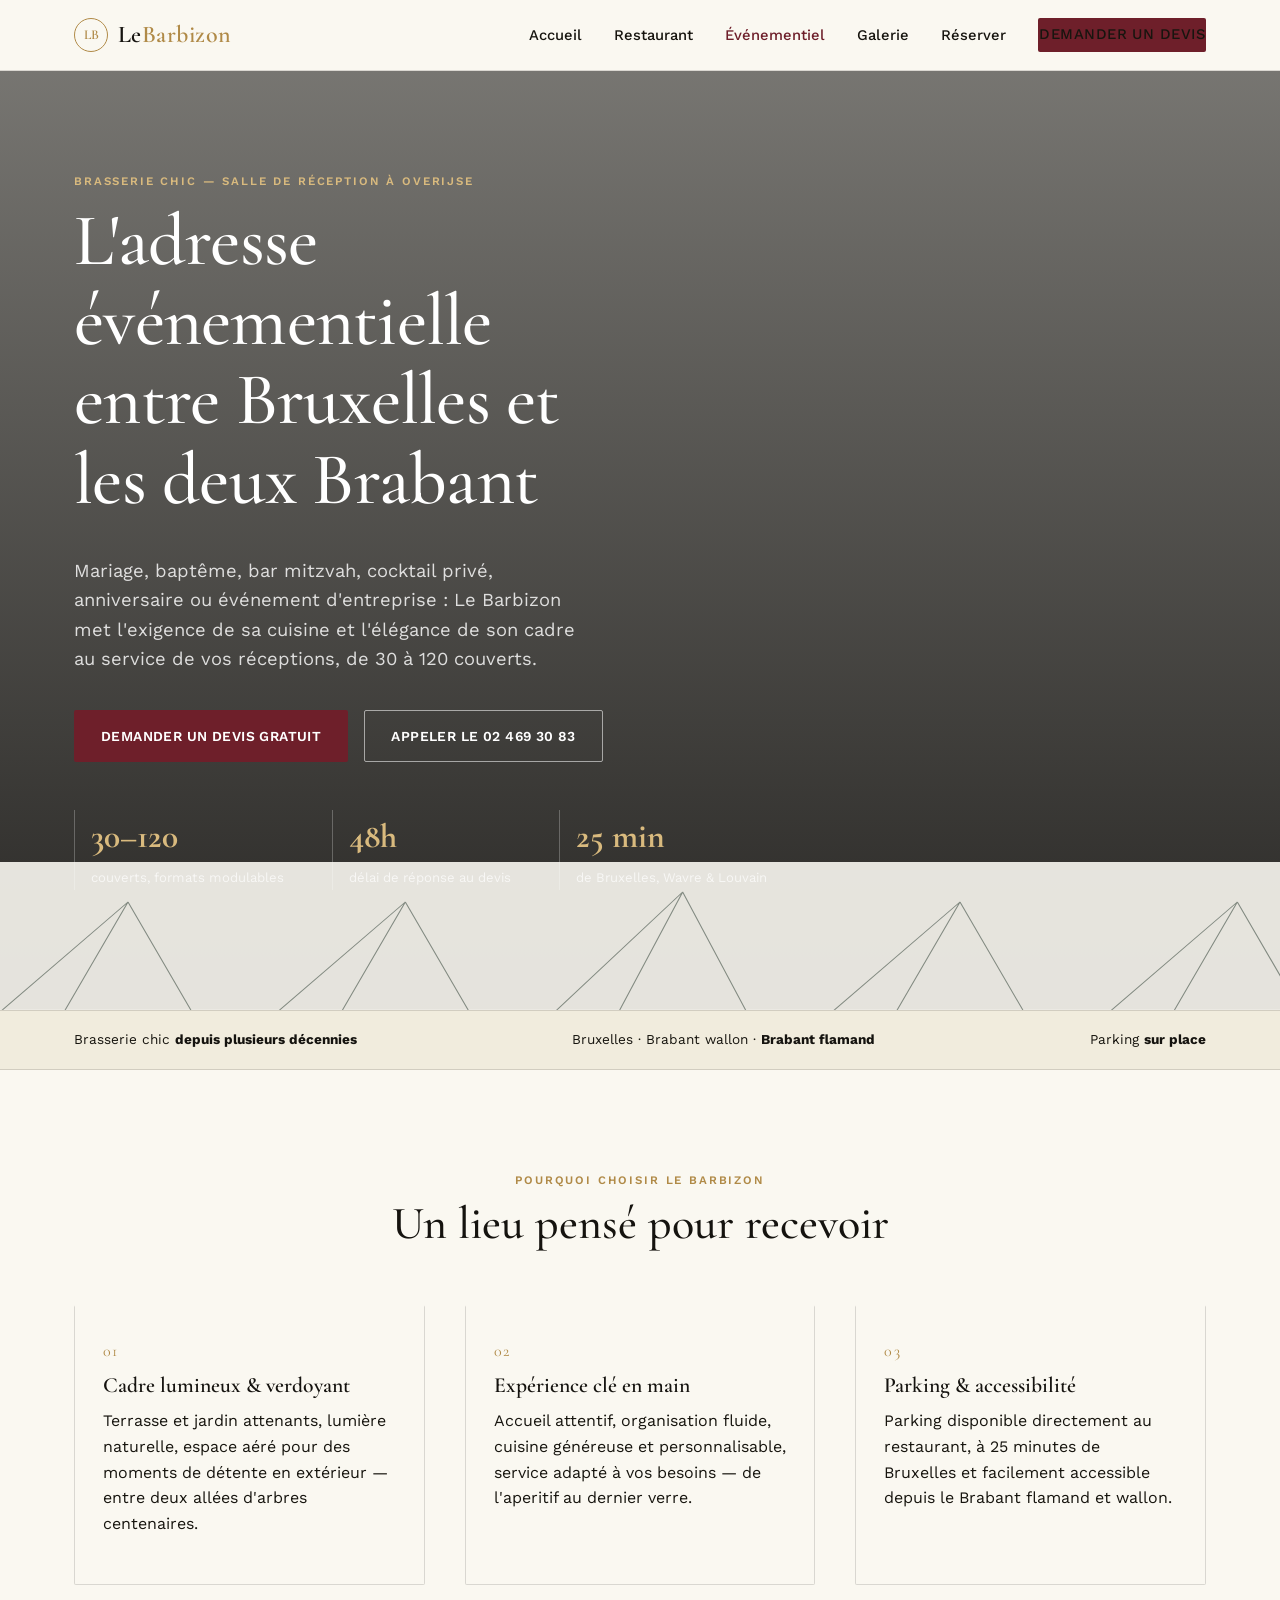
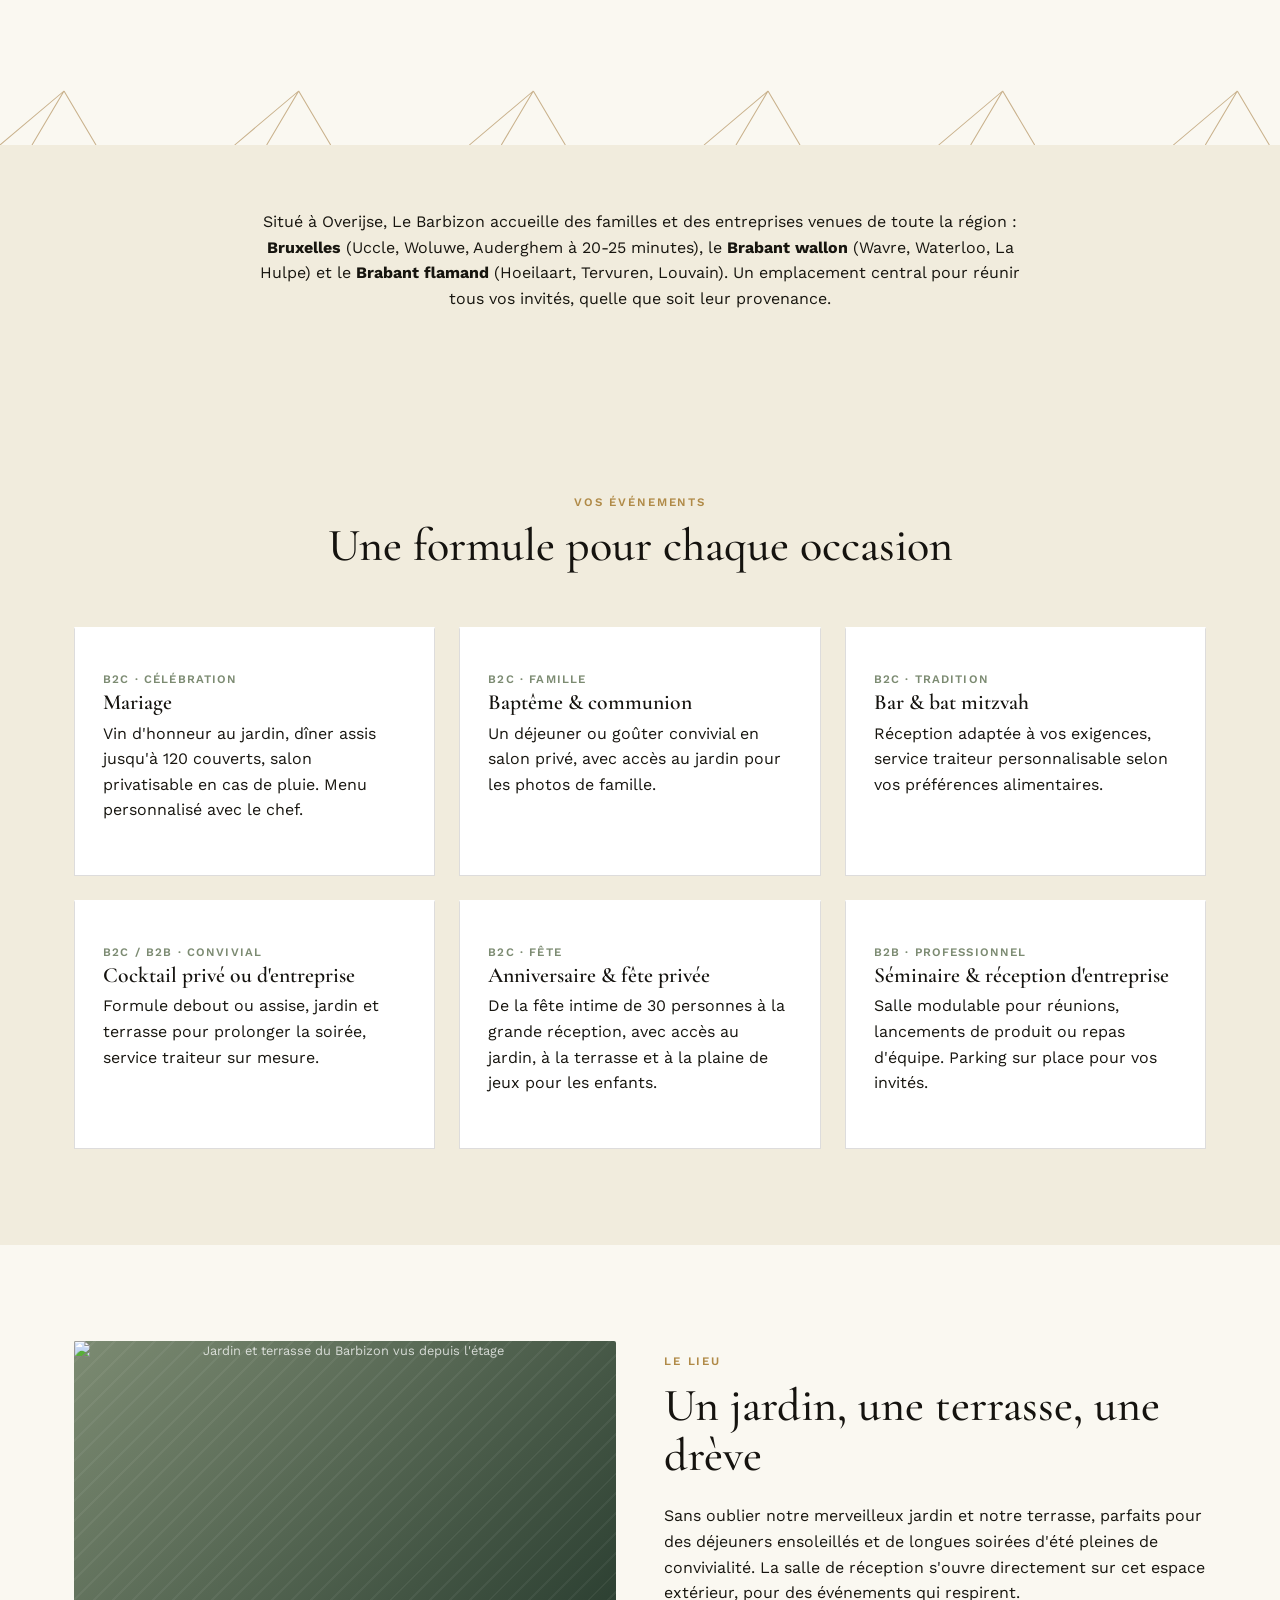
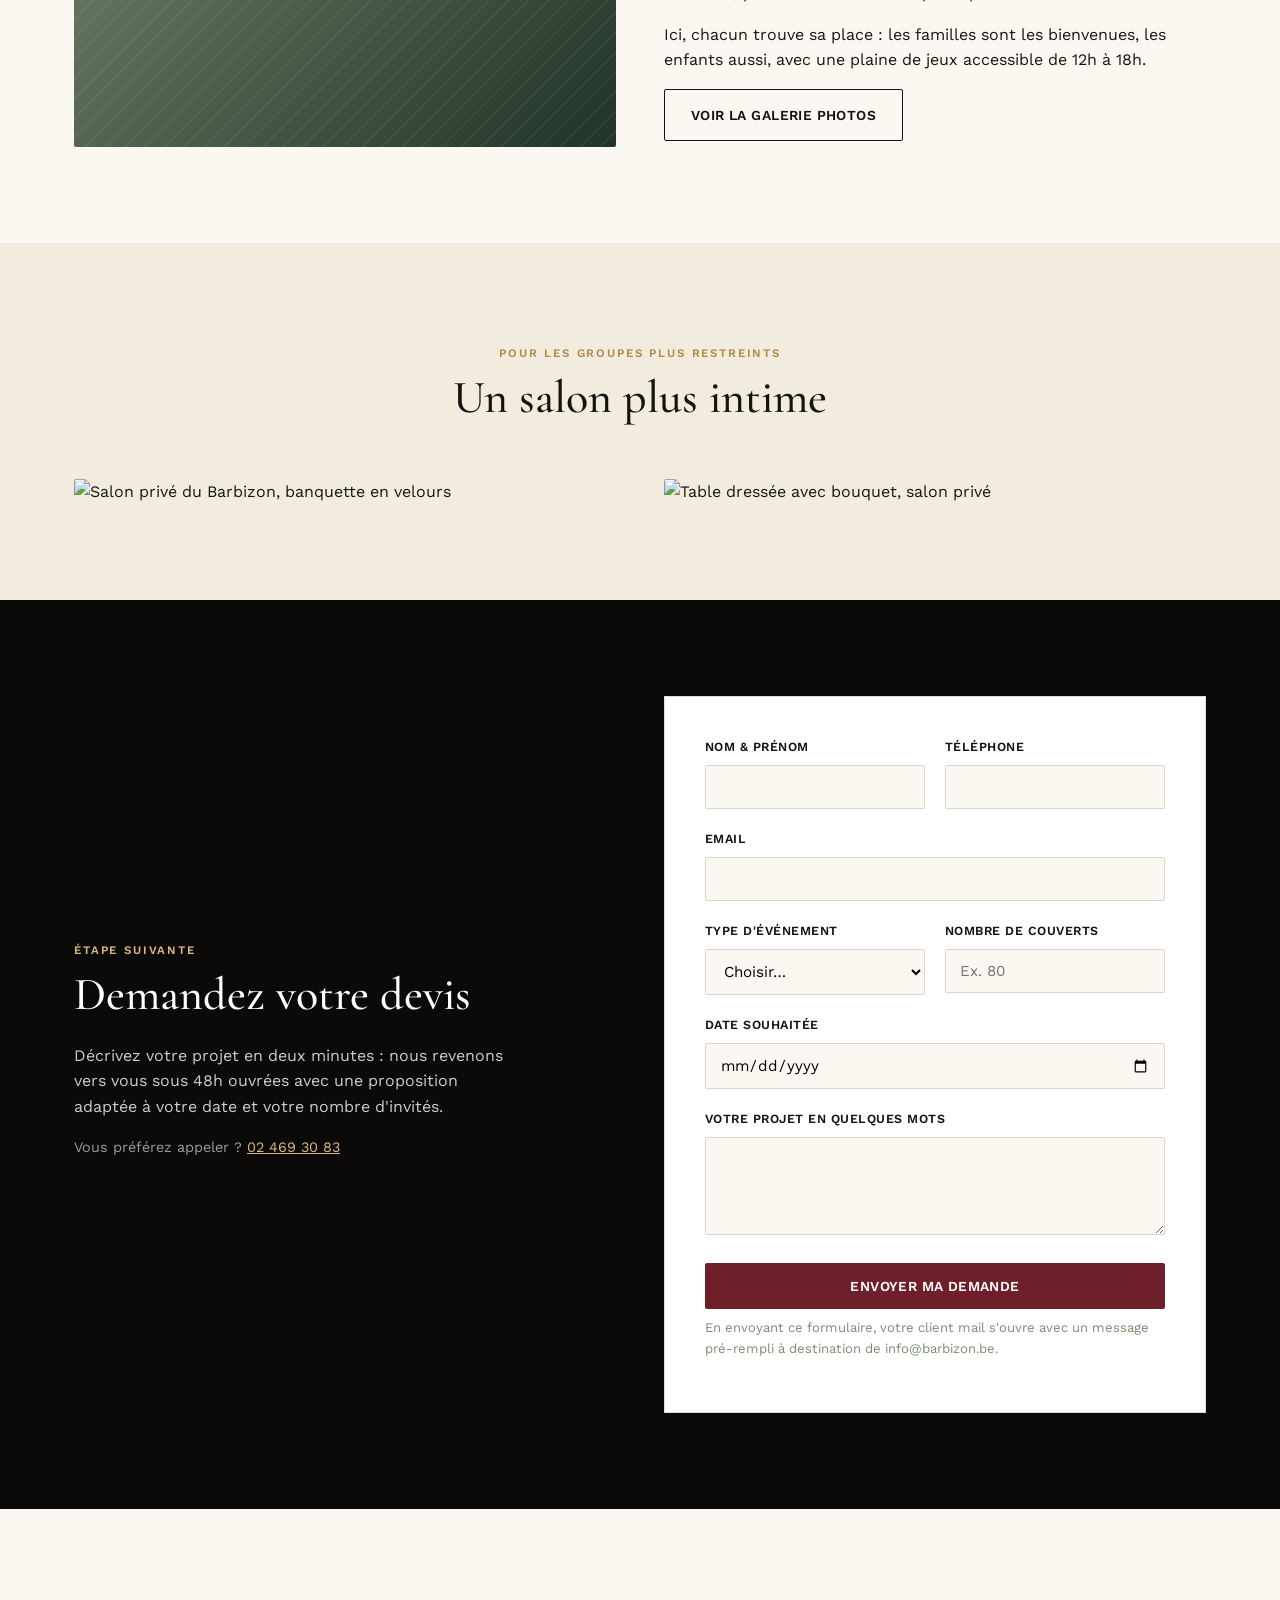
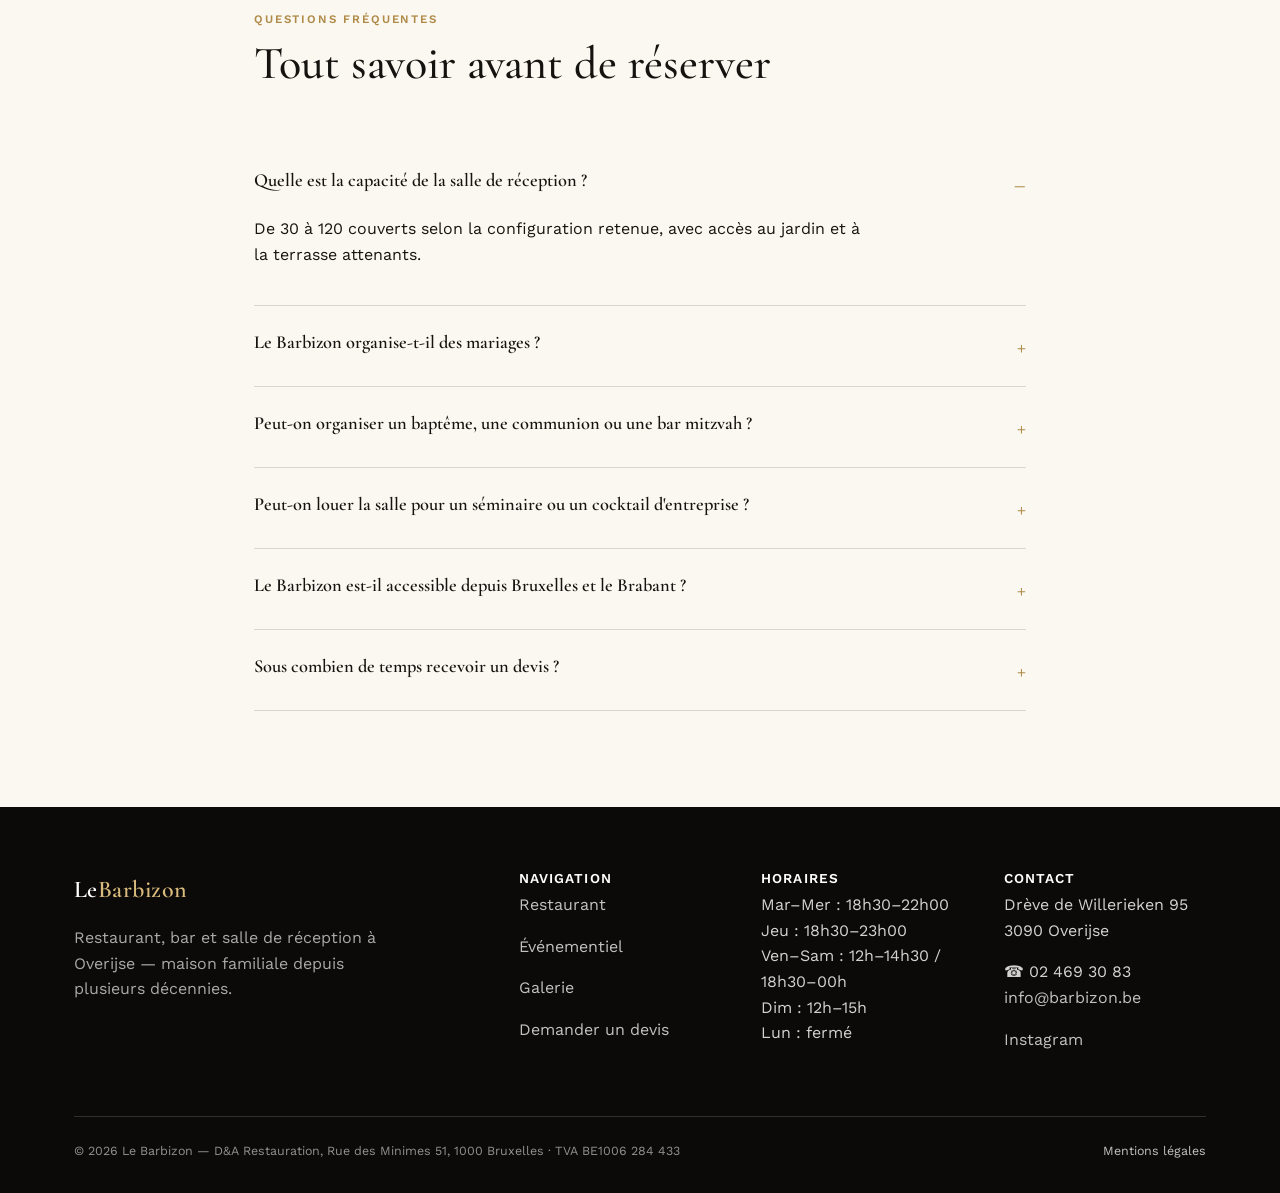
==== evenementiel.html @ 3cda9af0 "Add files via upload" ====
<!DOCTYPE html>
<html lang="fr">
<head>
<meta charset="UTF-8">
<meta name="viewport" content="width=device-width, initial-scale=1.0">
<title>Salle de Réception Bruxelles &amp; Brabant — Mariage, Baptême, Bar Mitzvah, Cocktail | Le Barbizon</title>
<meta name="description" content="Le Barbizon, brasserie chic à Overijse, met sa salle de réception (30 à 120 couverts) au service de vos mariages, baptêmes, bar mitzvah, cocktails, anniversaires et événements d'entreprise. À 25 min de Bruxelles, du Brabant wallon et du Brabant flamand. Devis sous 48h.">
<link rel="canonical" href="https://www.barbizon.be/evenementiel.html">
<meta property="og:type" content="website">
<meta property="og:title" content="Salle de Réception à Overijse — Le Barbizon, brasserie chic">
<meta property="og:description" content="Mariages, baptêmes, bar mitzvah, cocktails, anniversaires et séminaires — jusqu'à 120 couverts, entre Bruxelles, Brabant wallon et Brabant flamand.">
<meta property="og:url" content="https://www.barbizon.be/evenementiel.html">
<meta property="og:locale" content="fr_BE">
<meta name="robots" content="index, follow">
<link rel="preconnect" href="https://fonts.googleapis.com">
<link rel="preconnect" href="https://fonts.gstatic.com" crossorigin>
<link href="https://fonts.googleapis.com/css2?family=Cormorant+Garamond:ital,wght@0,500;0,600;1,500&family=Work+Sans:wght@400;500;600&display=swap" rel="stylesheet">
<link rel="stylesheet" href="style.css">
<script type="application/ld+json">
{
  "@context": "https://schema.org",
  "@type": "EventVenue",
  "name": "Le Barbizon — Salle de Réception",
  "description": "Brasserie chic et salle de réception à Overijse pour mariages, baptêmes, bar mitzvah, cocktails, anniversaires et événements d'entreprise.",
  "url": "https://www.barbizon.be/evenementiel.html",
  "maximumAttendeeCapacity": 120,
  "address": {
    "@type": "PostalAddress",
    "streetAddress": "Drève de Willerieken 95",
    "postalCode": "3090",
    "addressLocality": "Overijse",
    "addressCountry": "BE"
  },
  "areaServed": [
    { "@type": "AdministrativeArea", "name": "Région de Bruxelles-Capitale" },
    { "@type": "AdministrativeArea", "name": "Brabant wallon" },
    { "@type": "AdministrativeArea", "name": "Brabant flamand" }
  ],
  "telephone": "+32-2-469-30-83"
}
</script>
<script type="application/ld+json">
{
  "@context": "https://schema.org",
  "@type": "FAQPage",
  "mainEntity": [
    {
      "@type": "Question",
      "name": "Quelle est la capacité de la salle de réception du Barbizon ?",
      "acceptedAnswer": { "@type": "Answer", "text": "La salle de réception du Barbizon accueille de 30 à 120 couverts selon la configuration retenue, avec accès au jardin et à la terrasse attenants." }
    },
    {
      "@type": "Question",
      "name": "Le Barbizon organise-t-il des mariages ?",
      "acceptedAnswer": { "@type": "Answer", "text": "Oui, Le Barbizon accueille des mariages avec une formule clé en main incluant la cuisine, le service et l'accès au jardin arboré pour la cérémonie ou le vin d'honneur." }
    },
    {
      "@type": "Question",
      "name": "Peut-on organiser un baptême, une communion ou une bar mitzvah au Barbizon ?",
      "acceptedAnswer": { "@type": "Answer", "text": "Oui, la salle de réception s'adapte à ces célébrations familiales, avec un service traiteur personnalisable selon vos préférences et traditions." }
    },
    {
      "@type": "Question",
      "name": "Peut-on louer la salle pour un séminaire ou un cocktail d'entreprise ?",
      "acceptedAnswer": { "@type": "Answer", "text": "La salle est adaptée aux séminaires, cocktails et réceptions professionnelles, avec un service traiteur personnalisable et un parking disponible sur place." }
    },
    {
      "@type": "Question",
      "name": "Le Barbizon est-il facilement accessible depuis Bruxelles et le Brabant ?",
      "acceptedAnswer": { "@type": "Answer", "text": "Oui, Overijse se situe à environ 25 minutes de Bruxelles, et à proximité du Brabant wallon (Wavre, Waterloo) comme du Brabant flamand (Hoeilaart, Tervuren, Louvain)." }
    },
    {
      "@type": "Question",
      "name": "Sous combien de temps recevoir un devis ?",
      "acceptedAnswer": { "@type": "Answer", "text": "L'équipe du Barbizon revient vers chaque demande de devis sous 48 heures ouvrées." }
    }
  ]
}
</script>
</head>
<body>
<a class="skip-link" href="#main">Aller au contenu</a>

<header class="site-header">
  <nav class="nav container">
    <a class="nav-logo" href="/"><span class="brand-mark" aria-hidden="true">LB</span>Le <span>Barbizon</span></a>
    <button class="nav-toggle" aria-label="Ouvrir le menu" aria-expanded="false">☰</button>
    <ul class="nav-links">
      <li><a href="/">Accueil</a></li>
      <li><a href="restaurant.html">Restaurant</a></li>
      <li><a href="evenementiel.html" aria-current="page">Événementiel</a></li>
      <li><a href="galerie.html">Galerie</a></li>
      <li><a href="https://bookings.zenchef.com/results?rid=384556&pid=1001">Réserver</a></li>
      <li><a class="btn btn-primary" href="#devis">Demander un devis</a></li>
    </ul>
  </nav>
</header>

<main id="main">

  <section class="hero" style="background:linear-gradient(180deg, rgba(11,10,8,.55) 0%, rgba(11,10,8,.88) 100%), url('images/table-dressee-fleurs.jpg'); background-size:cover; background-position:center;">
    <div class="hero-inner">
      <p class="eyebrow on-dark">Brasserie chic — Salle de réception à Overijse</p>
      <h1>L'adresse événementielle entre Bruxelles et les deux Brabant</h1>
      <p class="lede">Mariage, baptême, bar mitzvah, cocktail privé, anniversaire ou événement d'entreprise : Le Barbizon met l'exigence de sa cuisine et l'élégance de son cadre au service de vos réceptions, de 30 à 120 couverts.</p>
      <div class="hero-ctas">
        <a class="btn btn-primary" href="#devis">Demander un devis gratuit</a>
        <a class="btn btn-ghost-light" href="tel:+3224693083">Appeler le 02 469 30 83</a>
      </div>
      <div class="hero-stats">
        <div><strong>30–120</strong><span>couverts, formats modulables</span></div>
        <div><strong>48h</strong><span>délai de réponse au devis</span></div>
        <div><strong>25 min</strong><span>de Bruxelles, Wavre &amp; Louvain</span></div>
      </div>
    </div>
    <div class="allee" aria-hidden="true">
      <svg viewBox="0 0 1200 150" preserveAspectRatio="none">
        <rect width="1200" height="150" fill="#FAF8F1"/>
        <g stroke="#1F3327" stroke-width="1" fill="none" opacity="0.5">
          <path d="M0 150 L120 40 M60 150 L120 40 M180 150 L120 40"/>
          <path d="M260 150 L380 40 M320 150 L380 40 M440 150 L380 40"/>
          <path d="M520 150 L640 30 M580 150 L640 30 M700 150 L640 30"/>
          <path d="M780 150 L900 40 M840 150 L900 40 M960 150 L900 40"/>
          <path d="M1040 150 L1160 40 M1100 150 L1160 40 M1220 150 L1160 40"/>
        </g>
      </svg>
    </div>
  </section>

  <div class="trust-bar">
    <div class="container">
      <span>Brasserie chic <strong>depuis plusieurs décennies</strong></span>
      <span>Bruxelles · Brabant wallon · <strong>Brabant flamand</strong></span>
      <span>Parking <strong>sur place</strong></span>
    </div>
  </div>

  <!-- Pourquoi -->
  <section class="section">
    <div class="container">
      <div class="section-head center">
        <p class="eyebrow">Pourquoi choisir Le Barbizon</p>
        <h2>Un lieu pensé pour recevoir</h2>
      </div>
      <div class="grid-3">
        <div class="card">
          <span class="num">01</span>
          <h3>Cadre lumineux &amp; verdoyant</h3>
          <p>Terrasse et jardin attenants, lumière naturelle, espace aéré pour des moments de détente en extérieur — entre deux allées d'arbres centenaires.</p>
        </div>
        <div class="card">
          <span class="num">02</span>
          <h3>Expérience clé en main</h3>
          <p>Accueil attentif, organisation fluide, cuisine généreuse et personnalisable, service adapté à vos besoins — de l'aperitif au dernier verre.</p>
        </div>
        <div class="card">
          <span class="num">03</span>
          <h3>Parking &amp; accessibilité</h3>
          <p>Parking disponible directement au restaurant, à 25 minutes de Bruxelles et facilement accessible depuis le Brabant flamand et wallon.</p>
        </div>
      </div>
    </div>
  </section>

  <div class="allee-divider" aria-hidden="true">
    <svg viewBox="0 0 1200 64" preserveAspectRatio="none">
      <g stroke="#A9834A" stroke-width="1" fill="none" opacity="0.6">
        <path d="M0 64 L60 10 M30 64 L60 10 M90 64 L60 10"/>
        <path d="M220 64 L280 10 M250 64 L280 10 M310 64 L280 10"/>
        <path d="M440 64 L500 10 M470 64 L500 10 M530 64 L500 10"/>
        <path d="M660 64 L720 10 M690 64 L720 10 M750 64 L720 10"/>
        <path d="M880 64 L940 10 M910 64 L940 10 M970 64 L940 10"/>
        <path d="M1100 64 L1160 10 M1130 64 L1160 10 M1190 64 L1160 10"/>
      </g>
    </svg>
  </div>

  <!-- Zone desservie -->
  <section class="section tight section-ivory">
    <div class="container" style="max-width:820px;text-align:center;">
      <p style="color:var(--charcoal);">Situé à Overijse, Le Barbizon accueille des familles et des entreprises venues de toute la région : <strong>Bruxelles</strong> (Uccle, Woluwe, Auderghem à 20-25 minutes), le <strong>Brabant wallon</strong> (Wavre, Waterloo, La Hulpe) et le <strong>Brabant flamand</strong> (Hoeilaart, Tervuren, Louvain). Un emplacement central pour réunir tous vos invités, quelle que soit leur provenance.</p>
    </div>
  </section>

  <!-- Types d'événements -->
  <section class="section section-ivory">
    <div class="container">
      <div class="section-head center">
        <p class="eyebrow">Vos événements</p>
        <h2>Une formule pour chaque occasion</h2>
      </div>
      <div class="event-types">
        <div class="event-card">
          <span class="tag">B2C · Célébration</span>
          <h3>Mariage</h3>
          <p>Vin d'honneur au jardin, dîner assis jusqu'à 120 couverts, salon privatisable en cas de pluie. Menu personnalisé avec le chef.</p>
        </div>
        <div class="event-card">
          <span class="tag">B2C · Famille</span>
          <h3>Baptême &amp; communion</h3>
          <p>Un déjeuner ou goûter convivial en salon privé, avec accès au jardin pour les photos de famille.</p>
        </div>
        <div class="event-card">
          <span class="tag">B2C · Tradition</span>
          <h3>Bar &amp; bat mitzvah</h3>
          <p>Réception adaptée à vos exigences, service traiteur personnalisable selon vos préférences alimentaires.</p>
        </div>
        <div class="event-card">
          <span class="tag">B2C / B2B · Convivial</span>
          <h3>Cocktail privé ou d'entreprise</h3>
          <p>Formule debout ou assise, jardin et terrasse pour prolonger la soirée, service traiteur sur mesure.</p>
        </div>
        <div class="event-card">
          <span class="tag">B2C · Fête</span>
          <h3>Anniversaire &amp; fête privée</h3>
          <p>De la fête intime de 30 personnes à la grande réception, avec accès au jardin, à la terrasse et à la plaine de jeux pour les enfants.</p>
        </div>
        <div class="event-card">
          <span class="tag">B2B · Professionnel</span>
          <h3>Séminaire &amp; réception d'entreprise</h3>
          <p>Salle modulable pour réunions, lancements de produit ou repas d'équipe. Parking sur place pour vos invités.</p>
        </div>
      </div>

    </div>
  </section>

  <!-- Le lieu -->
  <section class="section">
    <div class="container grid-2">
      <div class="photo-ph" style="padding:0;overflow:hidden;"><img src="images/terrasse-jardin-vue.jpg" alt="Jardin et terrasse du Barbizon vus depuis l'étage" style="width:100%;height:100%;object-fit:cover;" loading="lazy"></div>
      <div>
        <p class="eyebrow">Le lieu</p>
        <h2>Un jardin, une terrasse, une drève</h2>
        <p>Sans oublier notre merveilleux jardin et notre terrasse, parfaits pour des déjeuners ensoleillés et de longues soirées d'été pleines de convivialité. La salle de réception s'ouvre directement sur cet espace extérieur, pour des événements qui respirent.</p>
        <p>Ici, chacun trouve sa place : les familles sont les bienvenues, les enfants aussi, avec une plaine de jeux accessible de 12h à 18h.</p>
        <a class="btn btn-outline" href="galerie.html">Voir la galerie photos</a>
      </div>
    </div>
  </section>

  <!-- Salon privé -->
  <section class="section section-ivory">
    <div class="container">
      <div class="section-head center">
        <p class="eyebrow">Pour les groupes plus restreints</p>
        <h2>Un salon plus intime</h2>
      </div>
      <div class="grid-2">
        <img src="images/salon-prive.jpg" alt="Salon privé du Barbizon, banquette en velours" style="border-radius:2px;width:100%;" loading="lazy">
        <img src="images/table-dressee-fleurs.jpg" alt="Table dressée avec bouquet, salon privé" style="border-radius:2px;width:100%;" loading="lazy">
      </div>
    </div>
  </section>

  <!-- Devis form -->
  <section class="section section-forest" id="devis">
    <div class="container grid-2">
      <div>
        <p class="eyebrow on-dark">Étape suivante</p>
        <h2 style="color:#fff;">Demandez votre devis</h2>
        <p style="color:rgba(255,255,255,.8);max-width:44ch;">Décrivez votre projet en deux minutes : nous revenons vers vous sous 48h ouvrées avec une proposition adaptée à votre date et votre nombre d'invités.</p>
        <p style="color:rgba(255,255,255,.6);font-size:.9rem;">Vous préférez appeler ? <a href="tel:+3224693083" style="color:var(--brass-light);">02 469 30 83</a></p>
      </div>
      <form class="devis-form" id="devis-form">
        <div class="form-row">
          <div class="field">
            <label for="nom">Nom &amp; prénom</label>
            <input type="text" id="nom" name="nom" required>
          </div>
          <div class="field">
            <label for="telephone">Téléphone</label>
            <input type="tel" id="telephone" name="telephone" required>
          </div>
        </div>
        <div class="field">
          <label for="email">Email</label>
          <input type="email" id="email" name="email" required>
        </div>
        <div class="form-row">
          <div class="field">
            <label for="type">Type d'événement</label>
            <select id="type" name="type" required>
              <option value="">Choisir…</option>
              <option>Mariage</option>
              <option>Baptême / communion</option>
              <option>Bar / bat mitzvah</option>
              <option>Cocktail privé</option>
              <option>Cocktail d'entreprise</option>
              <option>Séminaire / entreprise</option>
              <option>Anniversaire</option>
              <option>Fête privée</option>
              <option>Autre</option>
            </select>
          </div>
          <div class="field">
            <label for="couverts">Nombre de couverts</label>
            <input type="number" id="couverts" name="couverts" min="1" max="200" placeholder="Ex. 80">
          </div>
        </div>
        <div class="field">
          <label for="date">Date souhaitée</label>
          <input type="date" id="date" name="date">
        </div>
        <div class="field">
          <label for="message">Votre projet en quelques mots</label>
          <textarea id="message" name="message" rows="4"></textarea>
        </div>
        <button type="submit" class="btn btn-primary" style="width:100%;justify-content:center;">Envoyer ma demande</button>
        <p class="form-note">En envoyant ce formulaire, votre client mail s'ouvre avec un message pré-rempli à destination de info@barbizon.be.</p>
        <div class="form-success" id="devis-success">Merci — votre client mail vient de s'ouvrir avec votre demande pré-remplie. Il ne reste plus qu'à l'envoyer !</div>
      </form>
    </div>
  </section>

  <!-- FAQ -->
  <section class="section">
    <div class="container" style="max-width:820px;">
      <div class="section-head">
        <p class="eyebrow">Questions fréquentes</p>
        <h2>Tout savoir avant de réserver</h2>
      </div>
      <details class="faq-item" open>
        <summary>Quelle est la capacité de la salle de réception ?</summary>
        <p>De 30 à 120 couverts selon la configuration retenue, avec accès au jardin et à la terrasse attenants.</p>
      </details>
      <details class="faq-item">
        <summary>Le Barbizon organise-t-il des mariages ?</summary>
        <p>Oui — vin d'honneur au jardin, dîner assis, salon privatisable en cas de pluie, menu personnalisé avec le chef.</p>
      </details>
      <details class="faq-item">
        <summary>Peut-on organiser un baptême, une communion ou une bar mitzvah ?</summary>
        <p>Oui, la salle s'adapte à ces célébrations familiales, avec un traiteur personnalisable selon vos traditions et préférences.</p>
      </details>
      <details class="faq-item">
        <summary>Peut-on louer la salle pour un séminaire ou un cocktail d'entreprise ?</summary>
        <p>Oui, avec un traiteur personnalisable et un parking sur place pour vos invités.</p>
      </details>
      <details class="faq-item">
        <summary>Le Barbizon est-il accessible depuis Bruxelles et le Brabant ?</summary>
        <p>Oui, à environ 25 minutes de Bruxelles, et à proximité du Brabant wallon (Wavre, Waterloo) et du Brabant flamand (Hoeilaart, Tervuren, Louvain).</p>
      </details>
      <details class="faq-item">
        <summary>Sous combien de temps recevoir un devis ?</summary>
        <p>L'équipe revient vers chaque demande sous 48 heures ouvrées.</p>
      </details>
    </div>
  </section>

</main>

<footer class="site-footer">
  <div class="container">
    <div class="footer-grid">
      <div>
        <a class="nav-logo" href="/" style="color:#fff;">Le <span style="color:var(--brass-light);">Barbizon</span></a>
        <p style="margin-top:16px;max-width:32ch;color:rgba(255,255,255,.65);">Restaurant, bar et salle de réception à Overijse — maison familiale depuis plusieurs décennies.</p>
      </div>
      <div>
        <h4>Navigation</h4>
        <p><a href="restaurant.html">Restaurant</a></p>
        <p><a href="evenementiel.html">Événementiel</a></p>
        <p><a href="galerie.html">Galerie</a></p>
        <p><a href="#devis">Demander un devis</a></p>
      </div>
      <div>
        <h4>Horaires</h4>
        <p>Mar–Mer : 18h30–22h00<br>Jeu : 18h30–23h00<br>Ven–Sam : 12h–14h30 / 18h30–00h<br>Dim : 12h–15h<br>Lun : fermé</p>
      </div>
      <div>
        <h4>Contact</h4>
        <p>Drève de Willerieken 95<br>3090 Overijse</p>
        <p>☎ 02 469 30 83<br><a href="mailto:info@barbizon.be">info@barbizon.be</a></p>
        <p><a href="https://www.instagram.com/barbizon.overijse/">Instagram</a></p>
      </div>
    </div>
    <div class="footer-bottom">
      <span>© 2026 Le Barbizon — D&amp;A Restauration, Rue des Minimes 51, 1000 Bruxelles · TVA BE1006 284 433</span>
      <span><a href="mentions-legales.html">Mentions légales</a></span>
    </div>
  </div>
</footer>

<script src="script.js"></script>
</body>
</html>
---- style.css ----
/* =========================================================
   LE BARBIZON — design system
   Positionnement : brasserie chic — noir profond, laiton, lie-de-vin
   La verdure (forêt/sauge) reste un accent secondaire, lié au jardin
   Signature : motif "drève" (allée d'arbres) en ligne fine + monogramme
   ========================================================= */

:root{
  --noir:        #15130F;
  --noir-deep:   #0B0A08;
  --forest:      #1F3327;
  --forest-deep: #142219;
  --ivory:       #F1ECDD;
  --ivory-soft:  #FAF8F1;
  --brass:       #B08A47;
  --brass-light: #D9BA7E;
  --wine:        #6E1F2A;
  --wine-dark:   #4E1620;
  --sage:        #7C8B72;
  --charcoal:    #17150F;
  --line:        rgba(21,19,15,0.14);

  --display: "Cormorant Garamond", "Georgia", serif;
  --body: "Work Sans", "Helvetica Neue", Arial, sans-serif;

  --container: 1180px;
  --radius: 2px;
}

*,*::before,*::after{ box-sizing:border-box; }
html{ scroll-behavior:smooth; }
body{
  margin:0;
  background:var(--ivory-soft);
  color:var(--charcoal);
  font-family:var(--body);
  font-size:16px;
  line-height:1.6;
  -webkit-font-smoothing:antialiased;
}
img{ max-width:100%; display:block; }
a{ color:inherit; }
h1,h2,h3,h4{
  font-family:var(--display);
  font-weight:600;
  line-height:1.08;
  margin:0 0 .5em;
  color:var(--noir);
}
h1{ font-size:clamp(2.6rem, 6vw, 4.6rem); font-weight:500; letter-spacing:-0.01em; }
h2{ font-size:clamp(2rem, 3.6vw, 2.9rem); font-weight:500; }
h3{ font-size:1.35rem; font-weight:600; }
p{ margin:0 0 1em; }
.container{ max-width:var(--container); margin:0 auto; padding:0 24px; }

/* Skip link */
.skip-link{
  position:absolute; left:-999px; top:0; background:var(--forest);
  color:#fff; padding:12px 20px; z-index:999;
}
.skip-link:focus{ left:24px; top:24px; }

/* Eyebrow / label */
.eyebrow{
  font-family:var(--body);
  font-size:.72rem;
  font-weight:600;
  letter-spacing:.16em;
  text-transform:uppercase;
  color:var(--brass);
  display:inline-block;
  margin-bottom:.9em;
}
.eyebrow.on-dark{ color:var(--brass-light); }

/* =================== NAV =================== */
.site-header{
  position:sticky; top:0; z-index:50;
  background:rgba(250,248,241,.92);
  backdrop-filter:blur(6px);
  border-bottom:1px solid var(--line);
}
.nav{
  display:flex; align-items:center; justify-content:space-between;
  padding:16px 24px;
}
.nav-logo{
  font-family:var(--display); font-size:1.5rem; font-weight:600;
  letter-spacing:.02em; text-decoration:none; color:var(--noir);
}
.nav-logo span{ color:var(--brass); }
.nav-links{
  display:flex; align-items:center; gap:32px; list-style:none;
  margin:0; padding:0;
}
.nav-links a{
  text-decoration:none; font-size:.92rem; font-weight:500;
  color:var(--charcoal); position:relative; padding:4px 0;
}
.nav-links a[aria-current="page"]{ color:var(--wine); }
.nav-links a:not(.btn)::after{
  content:""; position:absolute; left:0; bottom:-2px; width:0; height:1px;
  background:var(--wine); transition:width .2s ease;
}
.nav-links a:not(.btn):hover::after{ width:100%; }
.nav-toggle{ display:none; }

@media (max-width: 860px){
  .nav-links{
    position:fixed; inset:64px 0 0 0; background:var(--ivory-soft);
    flex-direction:column; align-items:flex-start; padding:32px 24px;
    gap:22px; transform:translateX(100%); transition:transform .25s ease;
  }
  .nav-links.open{ transform:translateX(0); }
  .nav-toggle{
    display:block; background:none; border:none; cursor:pointer;
    font-size:1.6rem; color:var(--noir); line-height:1;
  }
}

/* =================== BUTTONS =================== */
.btn{
  display:inline-flex; align-items:center; gap:8px;
  font-family:var(--body); font-weight:600; font-size:.86rem;
  letter-spacing:.03em; text-decoration:none; text-transform:uppercase;
  padding:14px 26px; border-radius:var(--radius); border:1px solid transparent;
  cursor:pointer; transition:transform .15s ease, background .2s ease, color .2s ease;
}
.btn-primary{ background:var(--wine); color:#fff; }
.btn-primary:hover{ background:var(--wine-dark); transform:translateY(-1px); }
.btn-outline{ border-color:var(--noir); color:var(--noir); }
.btn-outline:hover{ background:var(--noir); color:#fff; }
.btn-ghost-light{ border-color:rgba(255,255,255,.55); color:#fff; }
.btn-ghost-light:hover{ background:#fff; color:var(--noir); }

/* =================== HERO =================== */
.hero{
  position:relative; overflow:hidden;
  background:linear-gradient(180deg, var(--noir) 0%, var(--noir-deep) 100%);
  color:#fff;
  padding:96px 0 0;
}
.hero-inner{
  max-width:var(--container); margin:0 auto; padding:0 24px 120px;
  position:relative; z-index:2;
}
.hero h1{ color:#fff; max-width:15ch; }
.hero .lede{
  font-size:1.15rem; max-width:46ch; color:rgba(255,255,255,.82);
  margin-bottom:2em;
}
.hero-ctas{ display:flex; gap:16px; flex-wrap:wrap; margin-bottom:3em; }
.hero-stats{ display:flex; gap:48px; flex-wrap:wrap; }
.hero-stats div{ border-left:1px solid rgba(255,255,255,.25); padding-left:16px; }
.hero-stats strong{
  display:block; font-family:var(--display); font-size:2.1rem; color:var(--brass-light);
}
.hero-stats span{ font-size:.82rem; color:rgba(255,255,255,.7); }

/* Tree-line motif (signature element) */
.allee{
  position:absolute; left:0; right:0; bottom:-2px; height:150px;
  z-index:1; opacity:.9;
}
.allee svg{ width:100%; height:100%; }

.allee-divider{ width:100%; height:64px; margin:0 auto; display:block; }
.allee-divider svg{ width:100%; height:100%; }

/* =================== SECTIONS =================== */
.section{ padding:96px 0; }
.section.tight{ padding:64px 0; }
.section-ivory{ background:var(--ivory); }
.section-forest{ background:var(--noir-deep); color:#fff; }
.section-forest h2{ color:#fff; }
.section-head{ max-width:640px; margin-bottom:56px; }
.section-head.center{ margin-left:auto; margin-right:auto; text-align:center; }

.grid-3{ display:grid; grid-template-columns:repeat(3,1fr); gap:40px; }
.grid-2{ display:grid; grid-template-columns:repeat(2,1fr); gap:48px; align-items:center; }
@media (max-width:860px){
  .grid-3{ grid-template-columns:1fr; }
  .grid-2{ grid-template-columns:1fr; }
}

/* Brand monogram — brass ring, used beside the wordmark */
.brand-mark{
  display:inline-flex; align-items:center; justify-content:center;
  width:34px; height:34px; border:1px solid var(--brass); border-radius:50%;
  font-family:var(--display); font-size:.85rem; font-weight:600; color:var(--brass);
  margin-right:10px; vertical-align:middle; letter-spacing:0;
}
.nav-logo{ display:inline-flex; align-items:center; }

.card{
  background:var(--ivory-soft); border:1px solid var(--line); padding:32px 28px;
  border-radius:var(--radius); border-top:2px solid transparent;
  transition:border-top-color .2s ease;
}
.card:hover{ border-top-color:var(--brass); }
.card .num{
  font-family:var(--display); font-size:1rem; color:var(--brass);
  letter-spacing:.08em; display:block; margin-bottom:.6em;
}

.photo-ph{
  aspect-ratio:4/3; border-radius:var(--radius);
  background:
    repeating-linear-gradient(135deg, rgba(255,255,255,.05) 0 2px, transparent 2px 14px),
    linear-gradient(135deg, var(--sage), var(--forest));
  display:flex; align-items:center; justify-content:center;
  color:rgba(255,255,255,.75); font-size:.8rem; text-align:center; padding:16px;
}

/* Event type cards */
.event-types{ display:grid; grid-template-columns:repeat(3,1fr); gap:24px; }
@media (max-width:860px){ .event-types{ grid-template-columns:1fr; } }
.event-card{
  border:1px solid var(--line); border-top:2px solid transparent; padding:36px 28px; background:#fff;
  transition:border-color .2s ease, transform .2s ease;
}
.event-card:hover{ border-color:var(--line); border-top-color:var(--brass); transform:translateY(-3px); }
.event-card h3{ margin-bottom:.3em; }
.event-card .tag{
  font-size:.72rem; text-transform:uppercase; letter-spacing:.1em;
  color:var(--sage); font-weight:600;
}

/* FAQ */
.faq-item{ border-bottom:1px solid var(--line); padding:22px 0; }
.faq-item summary{
  cursor:pointer; font-family:var(--display); font-size:1.15rem; font-weight:600;
  color:var(--noir); list-style:none; display:flex; justify-content:space-between; gap:16px;
}
.faq-item summary::-webkit-details-marker{ display:none; }
.faq-item summary::after{ content:"+"; color:var(--brass); font-size:1.4rem; flex:none; }
.faq-item[open] summary::after{ content:"–"; }
.faq-item p{ margin-top:14px; color:var(--charcoal); max-width:62ch; }

/* =================== FORM =================== */
.devis-form{
  background:#fff; border:1px solid var(--line); padding:40px;
}
.form-row{ display:grid; grid-template-columns:1fr 1fr; gap:20px; }
@media (max-width:640px){ .form-row{ grid-template-columns:1fr; } }
.field{ margin-bottom:20px; }
.field label{
  display:block; font-size:.78rem; font-weight:600; letter-spacing:.04em;
  text-transform:uppercase; color:var(--noir); margin-bottom:8px;
}
.field input, .field select, .field textarea{
  width:100%; padding:12px 14px; font-family:var(--body); font-size:.95rem;
  border:1px solid var(--line); border-radius:var(--radius); background:var(--ivory-soft);
}
.field input:focus, .field select:focus, .field textarea:focus{
  outline:2px solid var(--brass); outline-offset:1px;
}
.form-note{ font-size:.82rem; color:var(--sage); margin-top:8px; }
.form-success{
  display:none; background:var(--noir-deep); color:#fff; padding:24px; margin-top:20px;
}
.form-success.show{ display:block; }

/* =================== TRUST BAR =================== */
.trust-bar{
  background:var(--ivory); border-top:1px solid var(--line); border-bottom:1px solid var(--line);
  padding:18px 0;
}
.trust-bar .container{
  display:flex; flex-wrap:wrap; gap:24px 40px; align-items:center;
  justify-content:space-between; font-size:.85rem; color:var(--charcoal);
}
.trust-bar strong{ color:var(--noir); }

/* =================== FOOTER =================== */
.site-footer{ background:var(--noir-deep); color:rgba(255,255,255,.82); padding:64px 0 32px; }
.footer-grid{ display:grid; grid-template-columns:2fr 1fr 1fr 1fr; gap:40px; margin-bottom:48px; }
@media (max-width:860px){ .footer-grid{ grid-template-columns:1fr 1fr; } }
.site-footer h4{ color:#fff; font-size:.85rem; text-transform:uppercase; letter-spacing:.08em; font-family:var(--body); font-weight:600; }
.site-footer a{ text-decoration:none; color:rgba(255,255,255,.75); }
.site-footer a:hover{ color:var(--brass-light); }
.footer-bottom{
  border-top:1px solid rgba(255,255,255,.15); padding-top:24px;
  display:flex; justify-content:space-between; flex-wrap:wrap; gap:12px;
  font-size:.78rem; color:rgba(255,255,255,.55);
}

/* Focus visibility */
a:focus-visible, button:focus-visible, input:focus-visible, textarea:focus-visible, select:focus-visible{
  outline:2px solid var(--brass); outline-offset:2px;
}

@media (prefers-reduced-motion: reduce){
  *{ animation-duration:0.001ms !important; transition-duration:0.001ms !important; }
  html{ scroll-behavior:auto; }
}
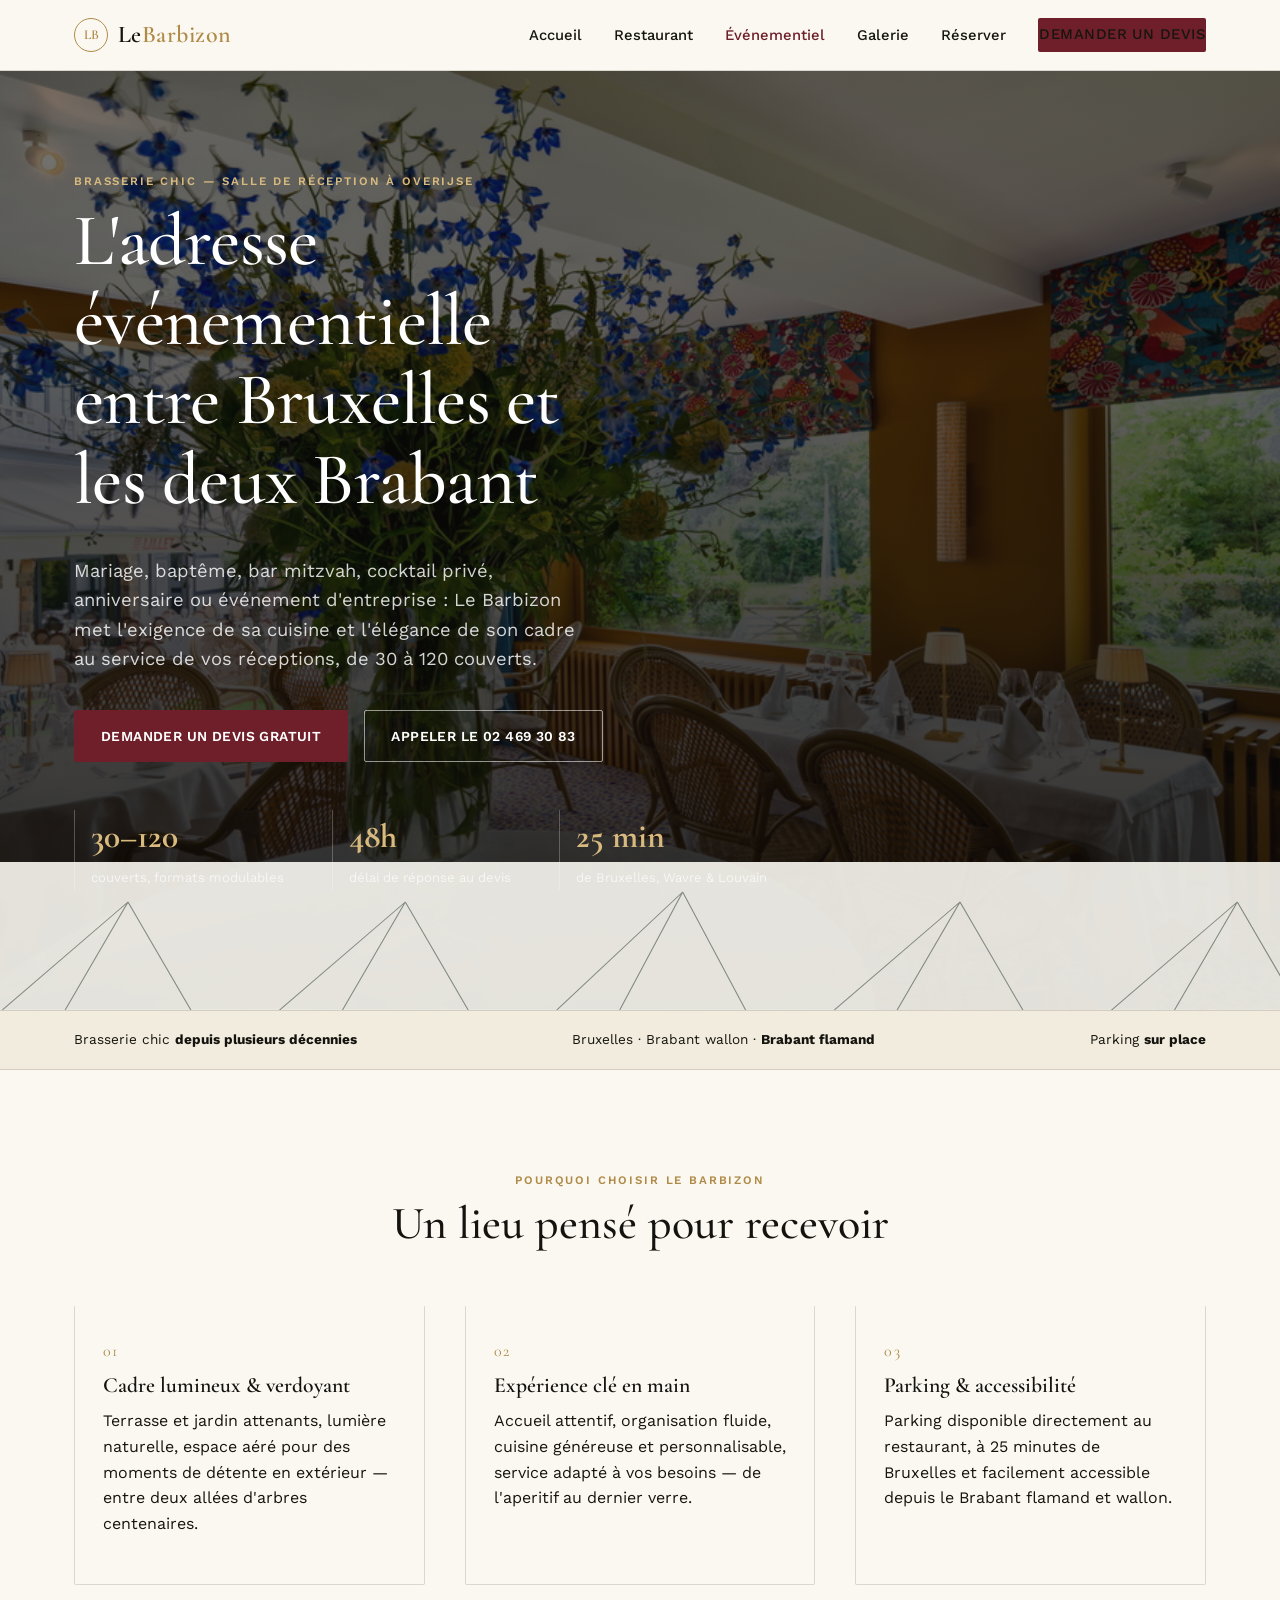
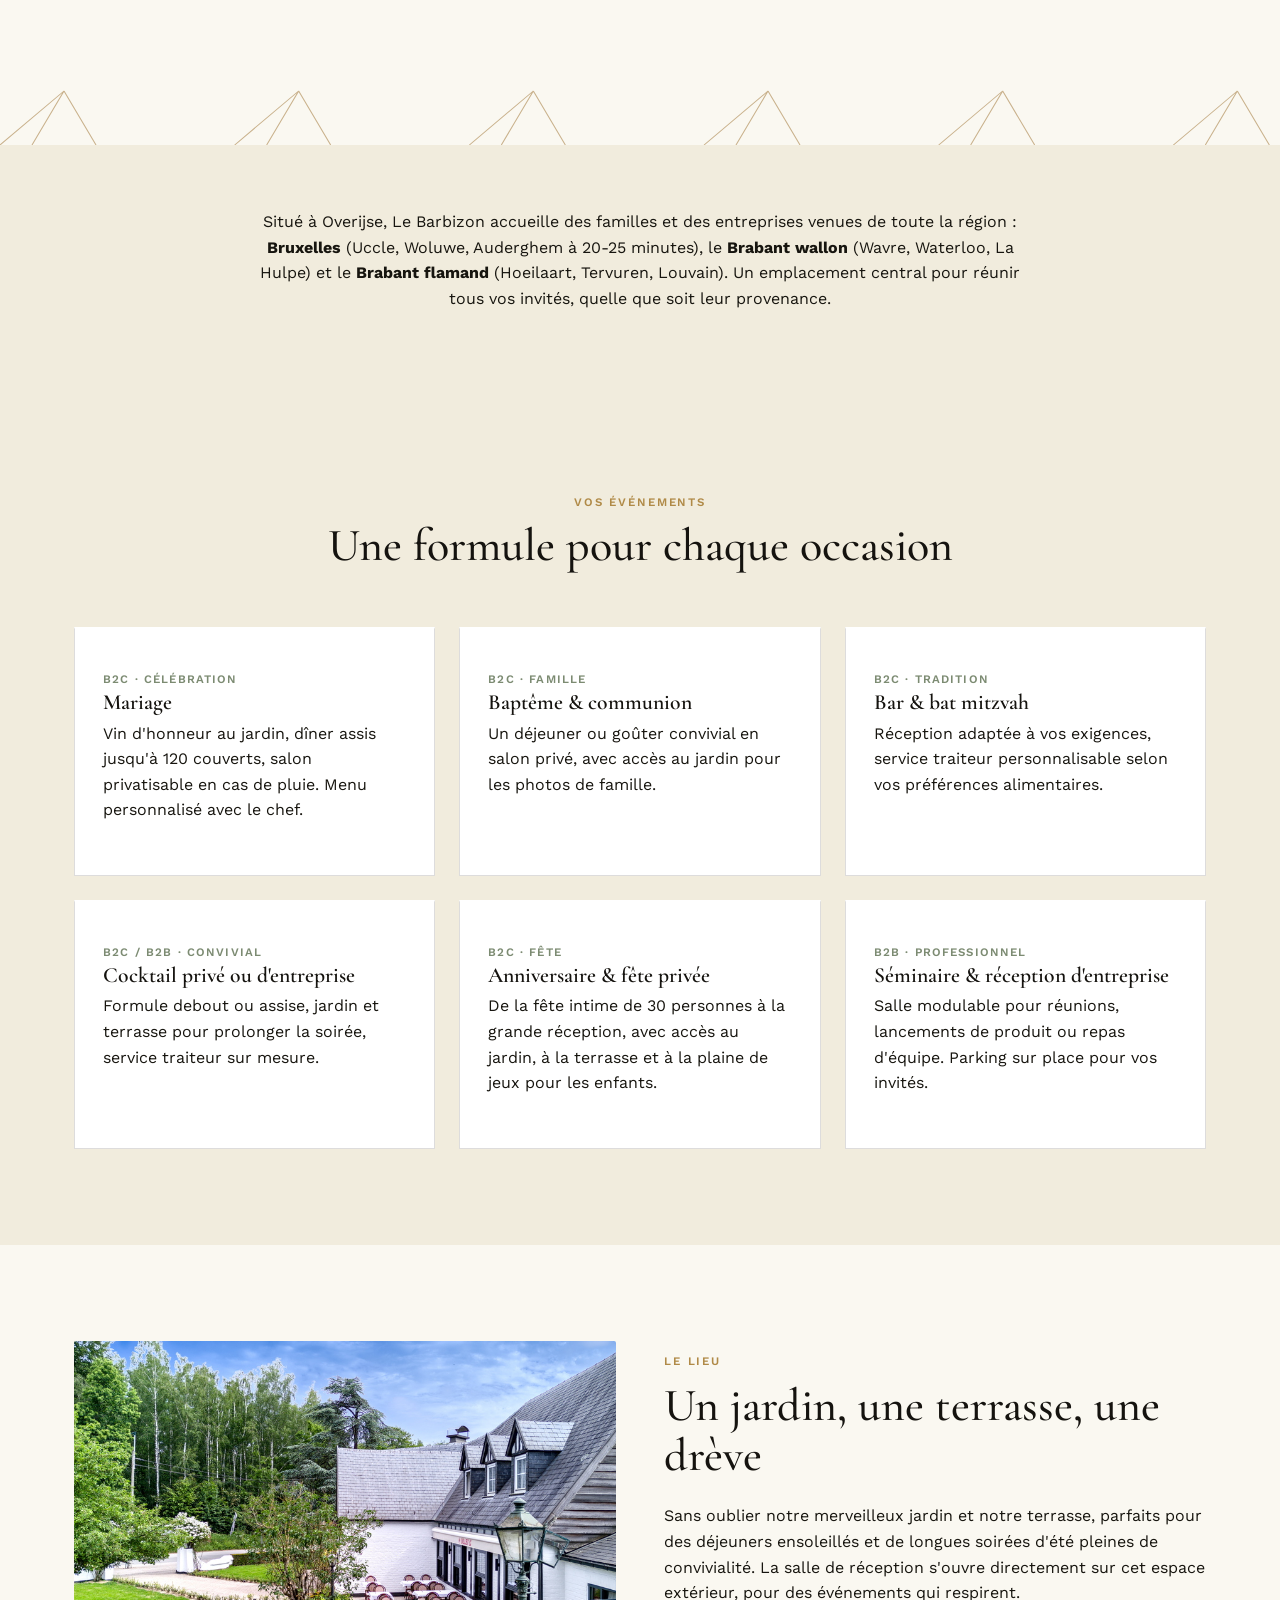
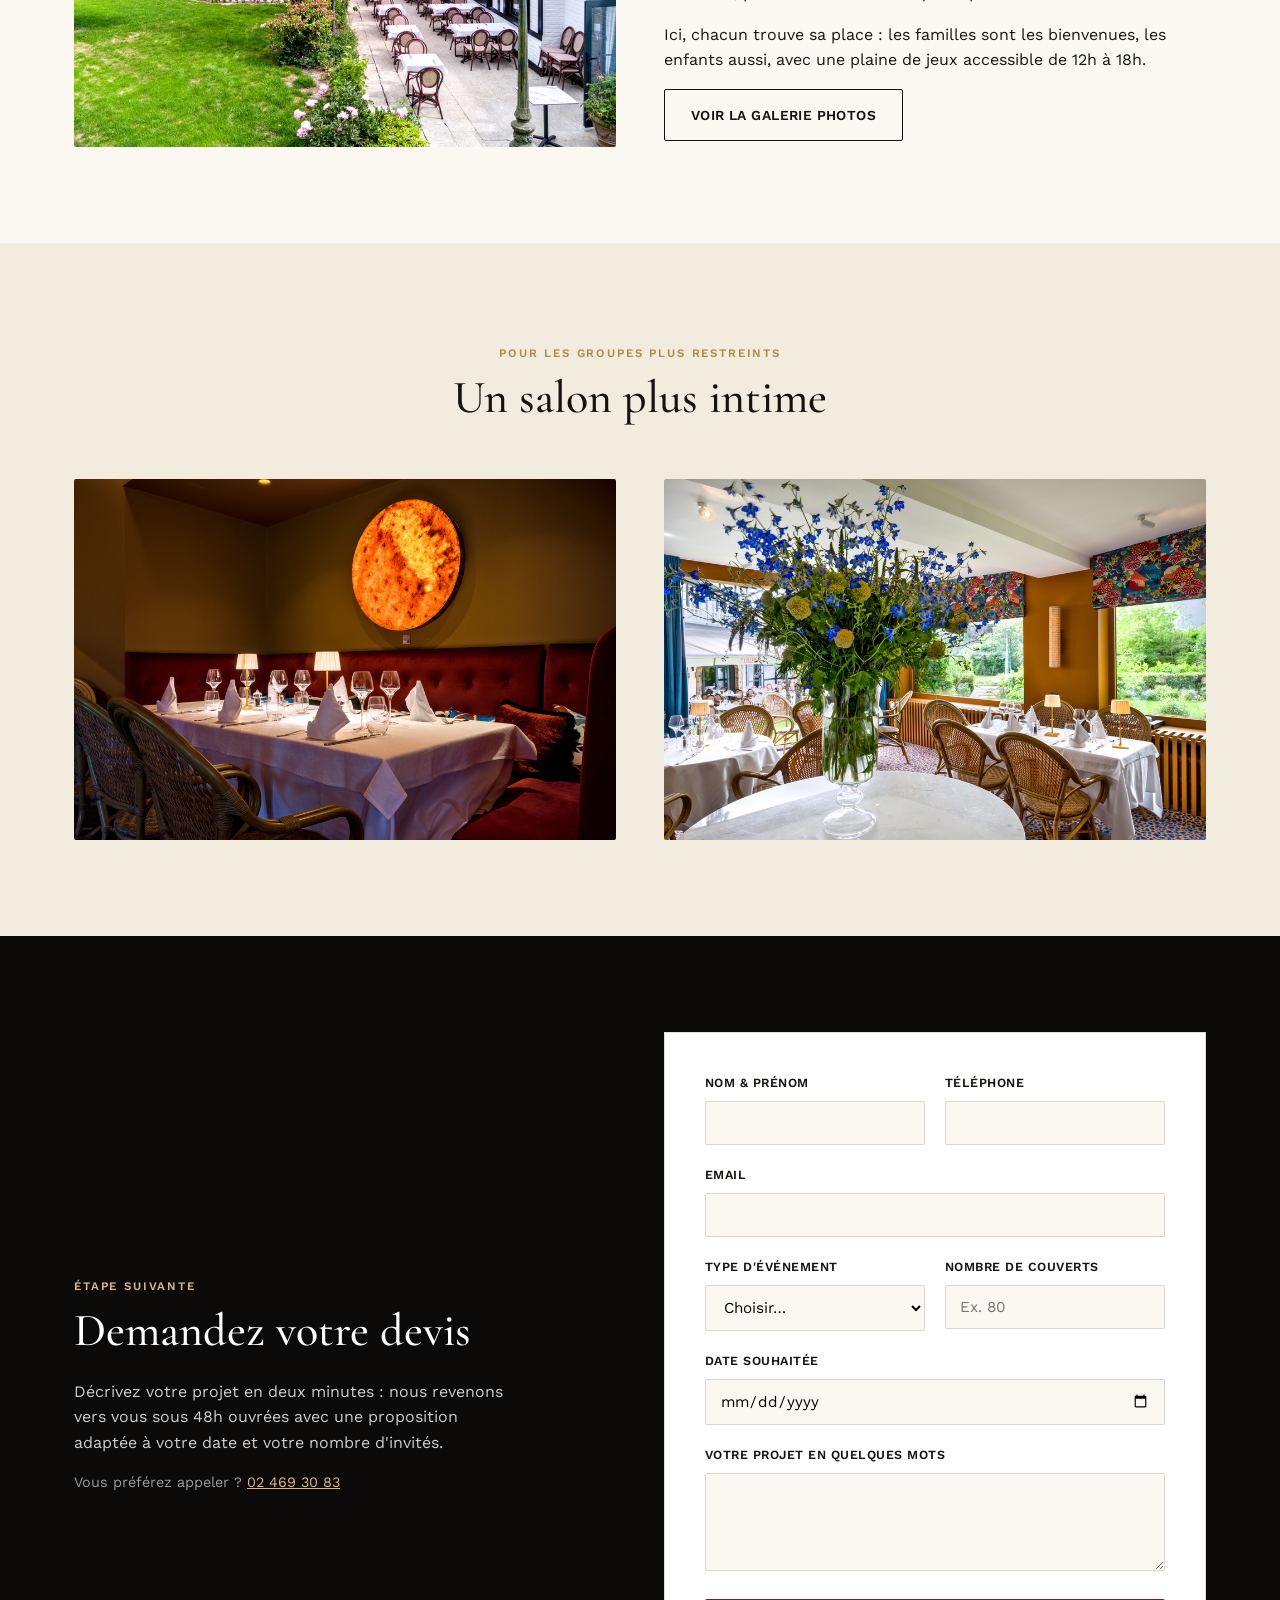
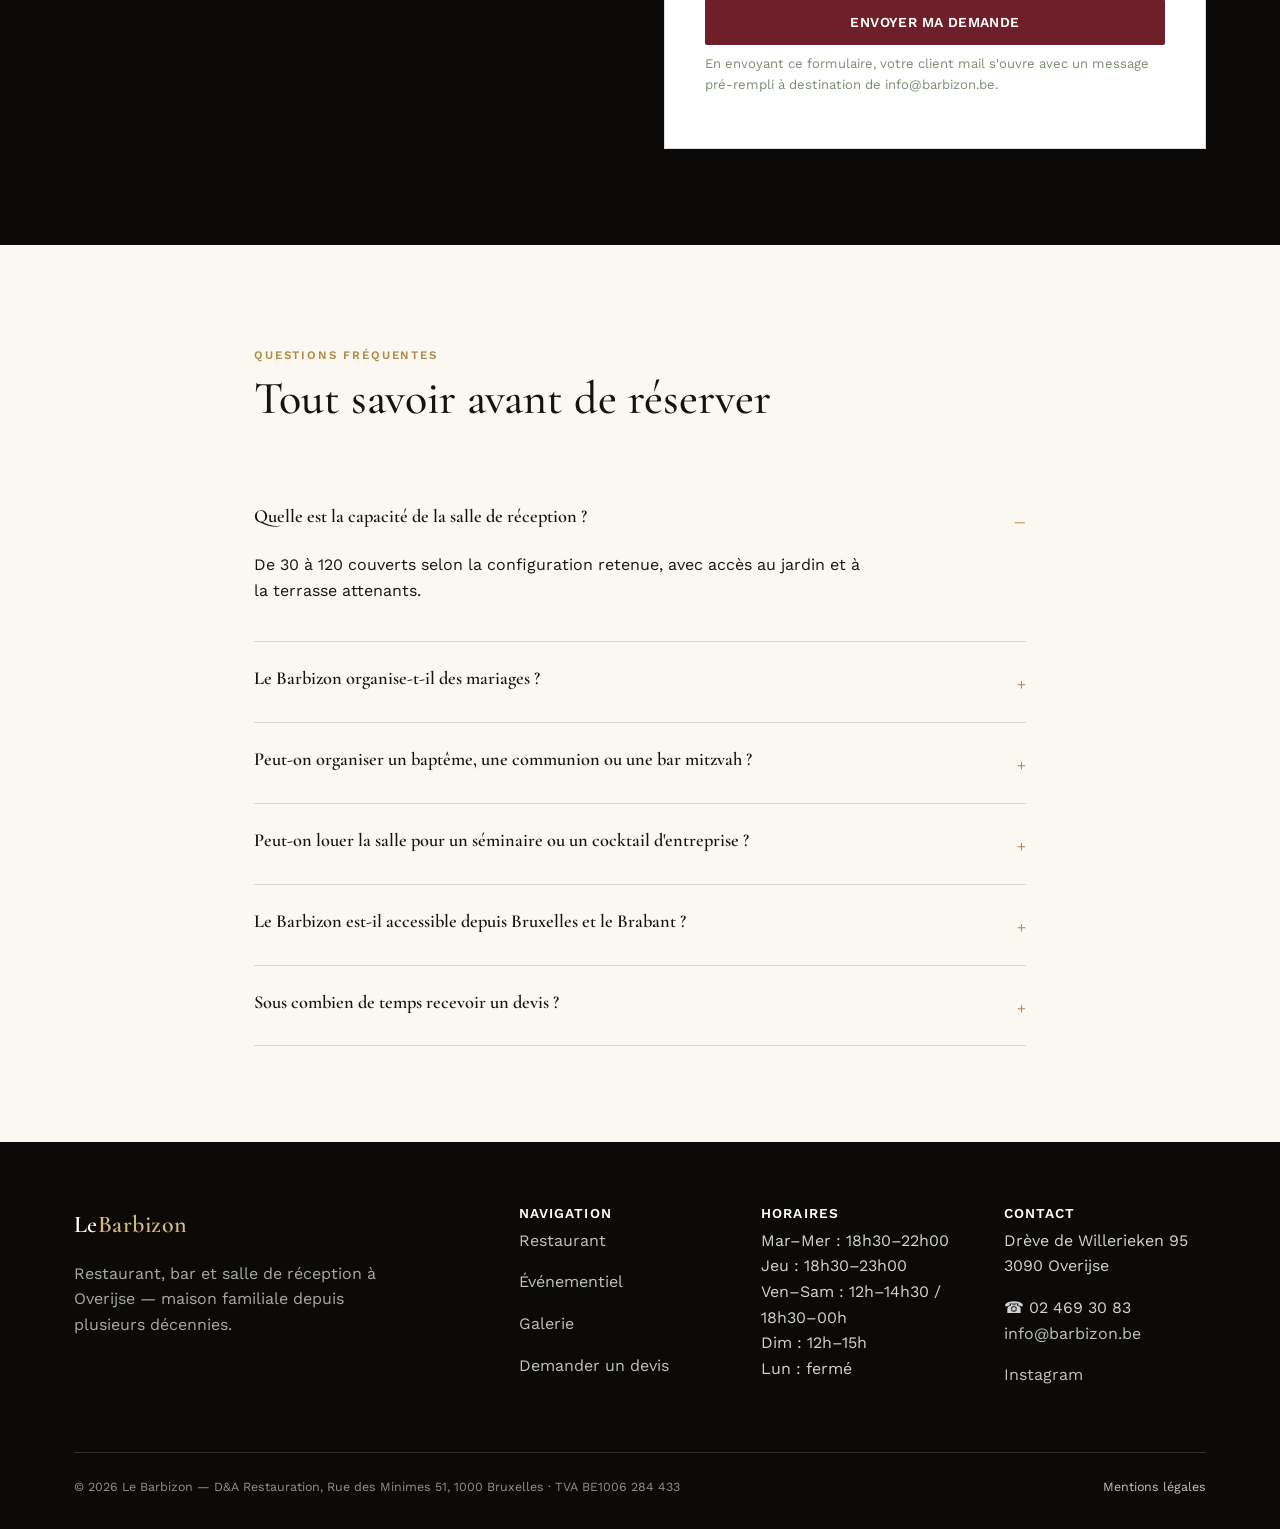
==== commit 45ffa8b8: "Add files via upload" ====
--- a/evenementiel.html
+++ b/evenementiel.html
@@ -98,7 +98,7 @@
 
 <main id="main">
 
-  <section class="hero" style="background:linear-gradient(180deg, rgba(11,10,8,.55) 0%, rgba(11,10,8,.88) 100%), url('images/table-dressee-fleurs.jpg'); background-size:cover; background-position:center;">
+  <section class="hero" style="background:linear-gradient(180deg, rgba(11,10,8,.55) 0%, rgba(11,10,8,.88) 100%), url('table-dressee-fleurs.jpg'); background-size:cover; background-position:center;">
     <div class="hero-inner">
       <p class="eyebrow on-dark">Brasserie chic — Salle de réception à Overijse</p>
       <h1>L'adresse événementielle entre Bruxelles et les deux Brabant</h1>
@@ -228,7 +228,7 @@
   <!-- Le lieu -->
   <section class="section">
     <div class="container grid-2">
-      <div class="photo-ph" style="padding:0;overflow:hidden;"><img src="images/terrasse-jardin-vue.jpg" alt="Jardin et terrasse du Barbizon vus depuis l'étage" style="width:100%;height:100%;object-fit:cover;" loading="lazy"></div>
+      <div class="photo-ph" style="padding:0;overflow:hidden;"><img src="terrasse-jardin-vue.jpg" alt="Jardin et terrasse du Barbizon vus depuis l'étage" style="width:100%;height:100%;object-fit:cover;" loading="lazy"></div>
       <div>
         <p class="eyebrow">Le lieu</p>
         <h2>Un jardin, une terrasse, une drève</h2>
@@ -247,8 +247,8 @@
         <h2>Un salon plus intime</h2>
       </div>
       <div class="grid-2">
-        <img src="images/salon-prive.jpg" alt="Salon privé du Barbizon, banquette en velours" style="border-radius:2px;width:100%;" loading="lazy">
-        <img src="images/table-dressee-fleurs.jpg" alt="Table dressée avec bouquet, salon privé" style="border-radius:2px;width:100%;" loading="lazy">
+        <img src="salon-prive.jpg" alt="Salon privé du Barbizon, banquette en velours" style="border-radius:2px;width:100%;" loading="lazy">
+        <img src="table-dressee-fleurs.jpg" alt="Table dressée avec bouquet, salon privé" style="border-radius:2px;width:100%;" loading="lazy">
       </div>
     </div>
   </section>
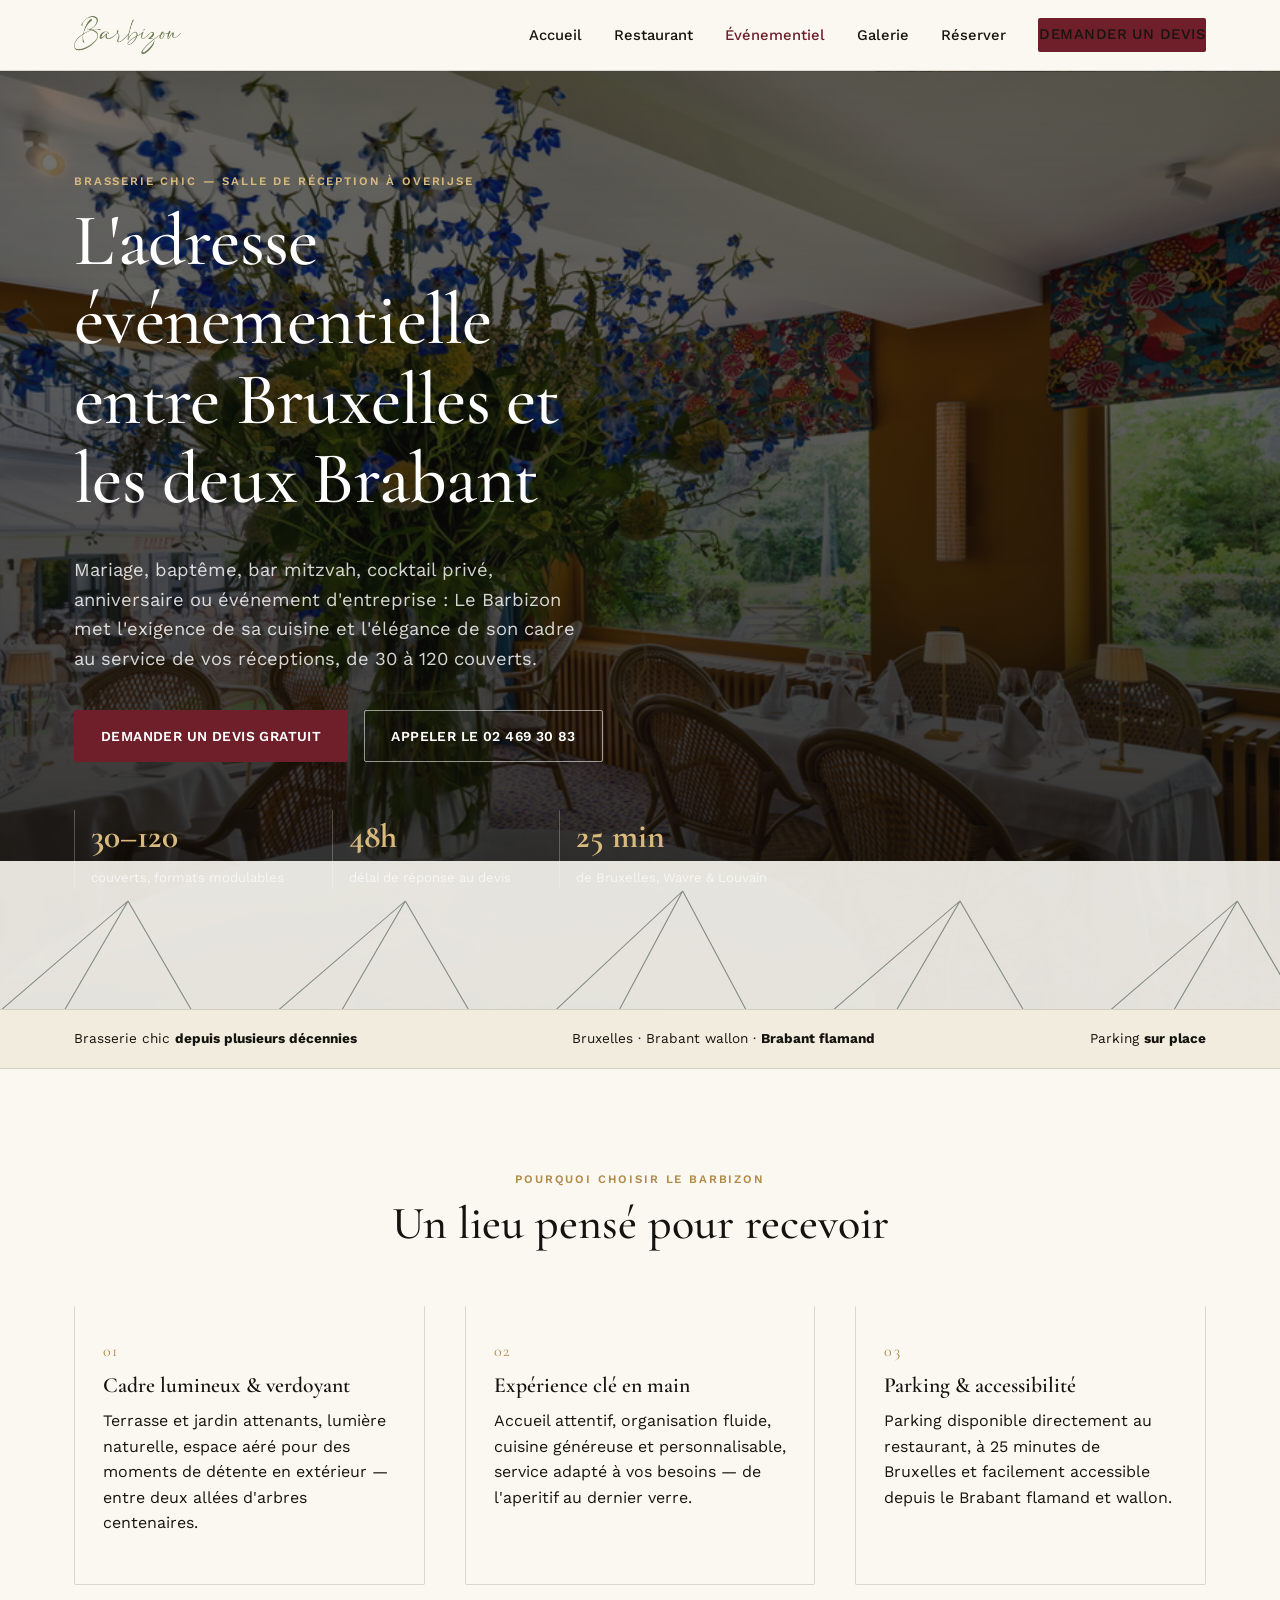
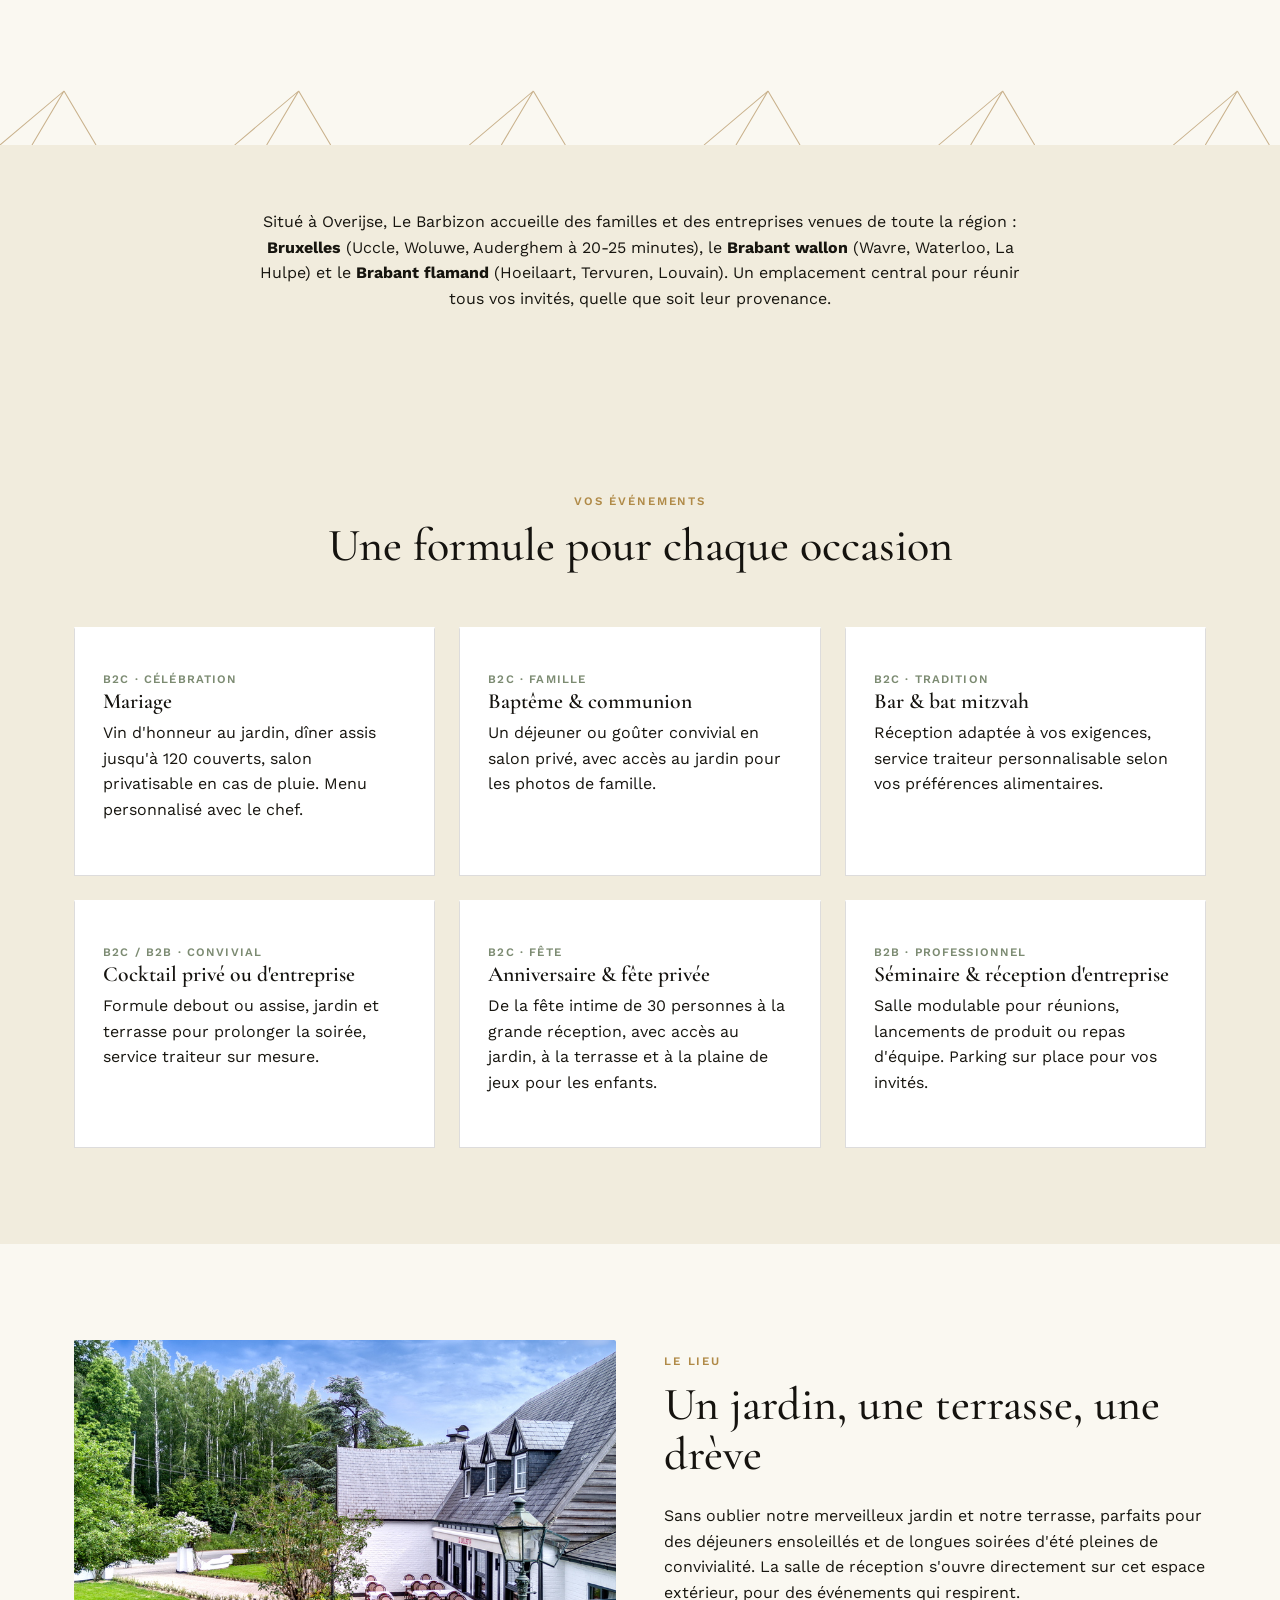
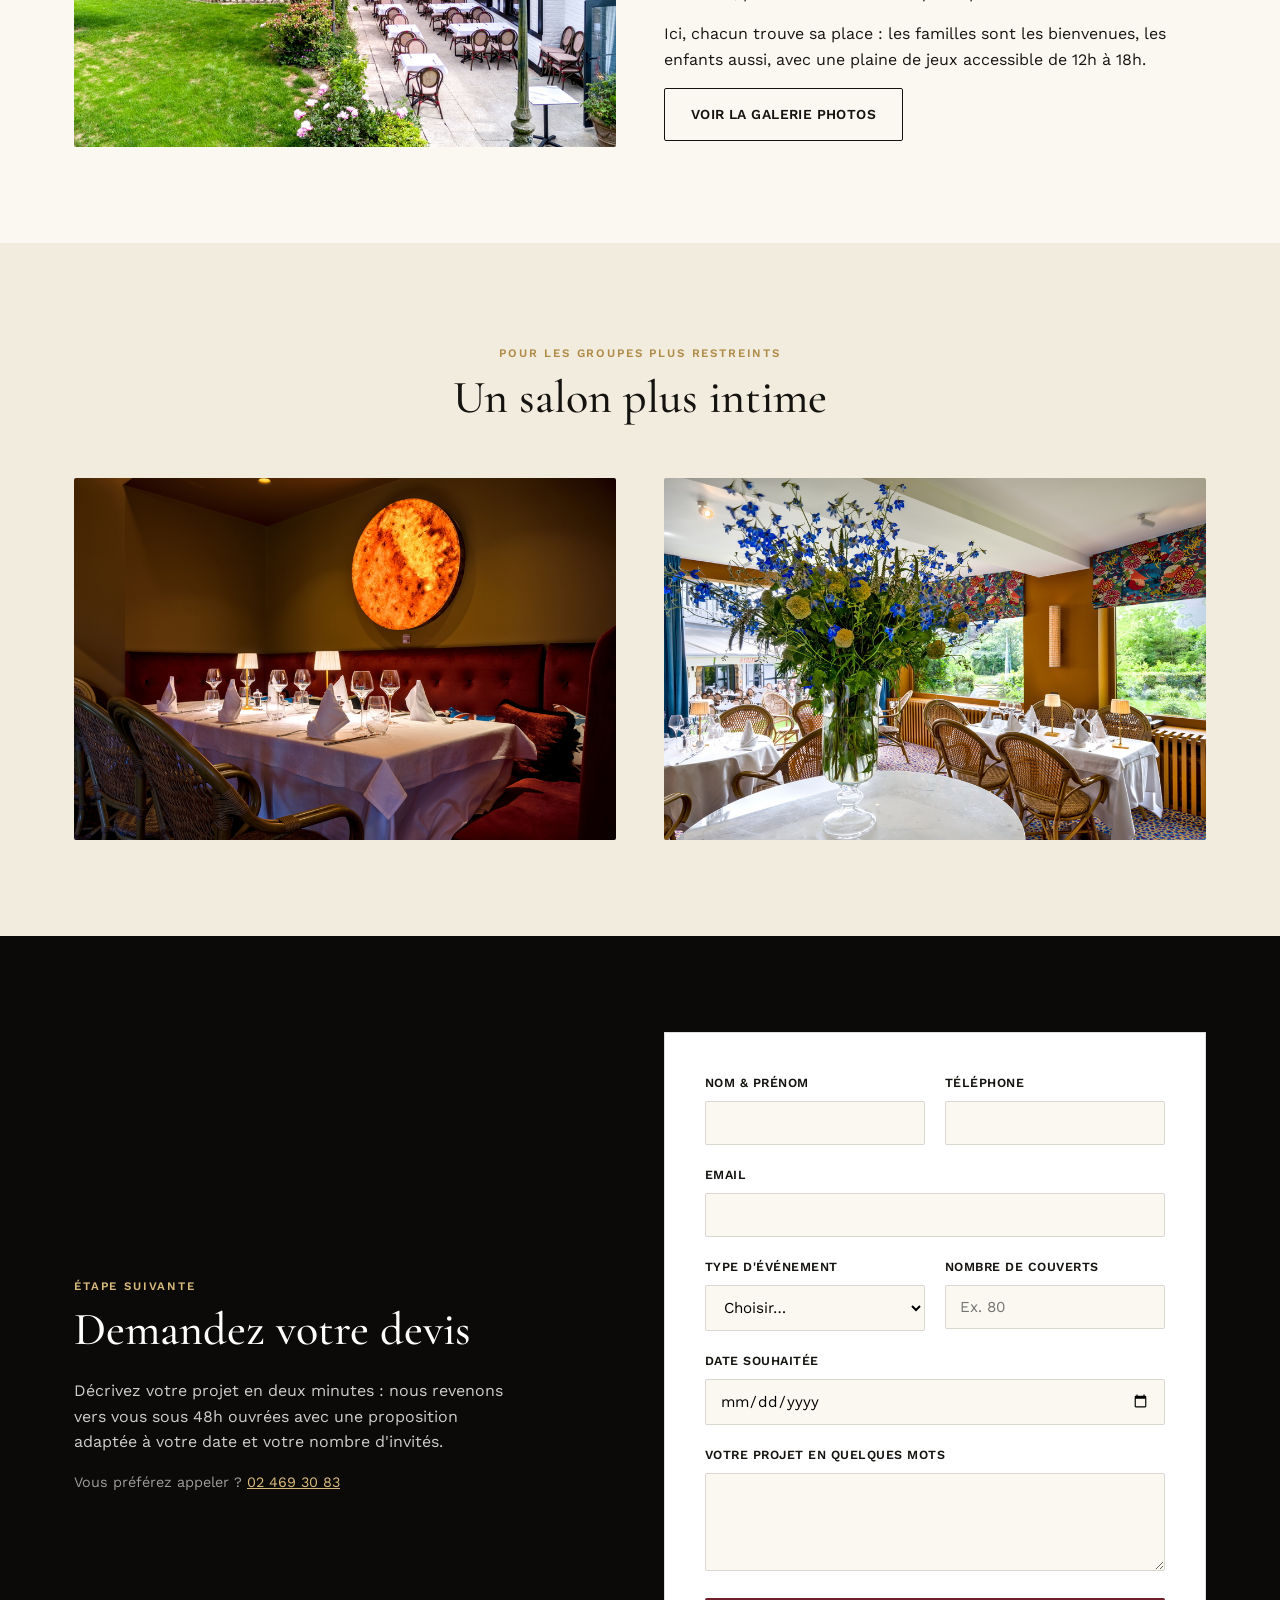
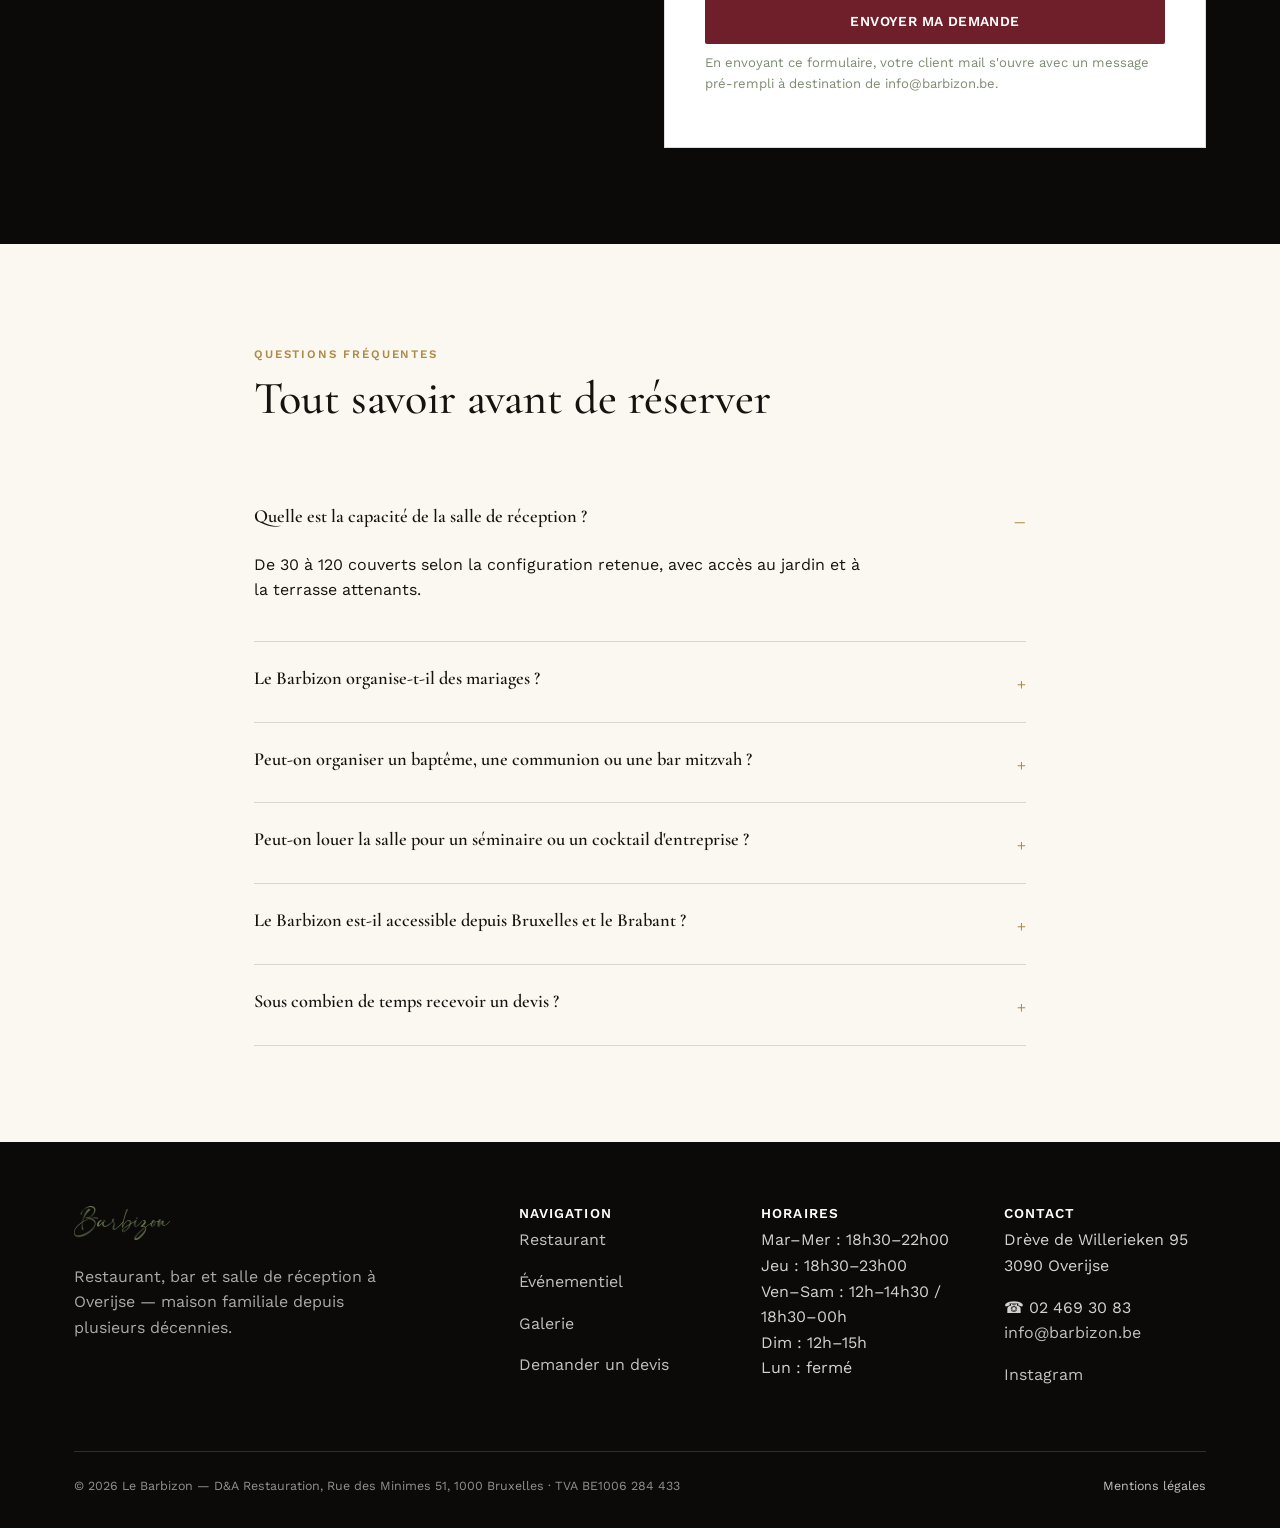
==== commit 213e1113: "Add files via upload" ====
--- a/evenementiel.html
+++ b/evenementiel.html
@@ -83,7 +83,7 @@
 
 <header class="site-header">
   <nav class="nav container">
-    <a class="nav-logo" href="/"><span class="brand-mark" aria-hidden="true">LB</span>Le <span>Barbizon</span></a>
+    <a class="nav-logo" href="/"><img src="logo-barbizon.png" alt="Le Barbizon"></a>
     <button class="nav-toggle" aria-label="Ouvrir le menu" aria-expanded="false">☰</button>
     <ul class="nav-links">
       <li><a href="/">Accueil</a></li>
@@ -353,7 +353,7 @@
   <div class="container">
     <div class="footer-grid">
       <div>
-        <a class="nav-logo" href="/" style="color:#fff;">Le <span style="color:var(--brass-light);">Barbizon</span></a>
+        <a class="nav-logo footer-logo" href="/"><img src="logo-barbizon.png" alt="Le Barbizon"></a>
         <p style="margin-top:16px;max-width:32ch;color:rgba(255,255,255,.65);">Restaurant, bar et salle de réception à Overijse — maison familiale depuis plusieurs décennies.</p>
       </div>
       <div>
--- a/style.css
+++ b/style.css
@@ -183,14 +183,10 @@
   .grid-2{ grid-template-columns:1fr; }
 }
 
-/* Brand monogram — brass ring, used beside the wordmark */
-.brand-mark{
-  display:inline-flex; align-items:center; justify-content:center;
-  width:34px; height:34px; border:1px solid var(--brass); border-radius:50%;
-  font-family:var(--display); font-size:.85rem; font-weight:600; color:var(--brass);
-  margin-right:10px; vertical-align:middle; letter-spacing:0;
-}
+/* Brand logo */
 .nav-logo{ display:inline-flex; align-items:center; }
+.nav-logo img{ height:38px; width:auto; display:block; }
+.footer-logo img{ height:34px; width:auto; display:block; }
 
 .card{
   background:var(--ivory-soft); border:1px solid var(--line); padding:32px 28px;
